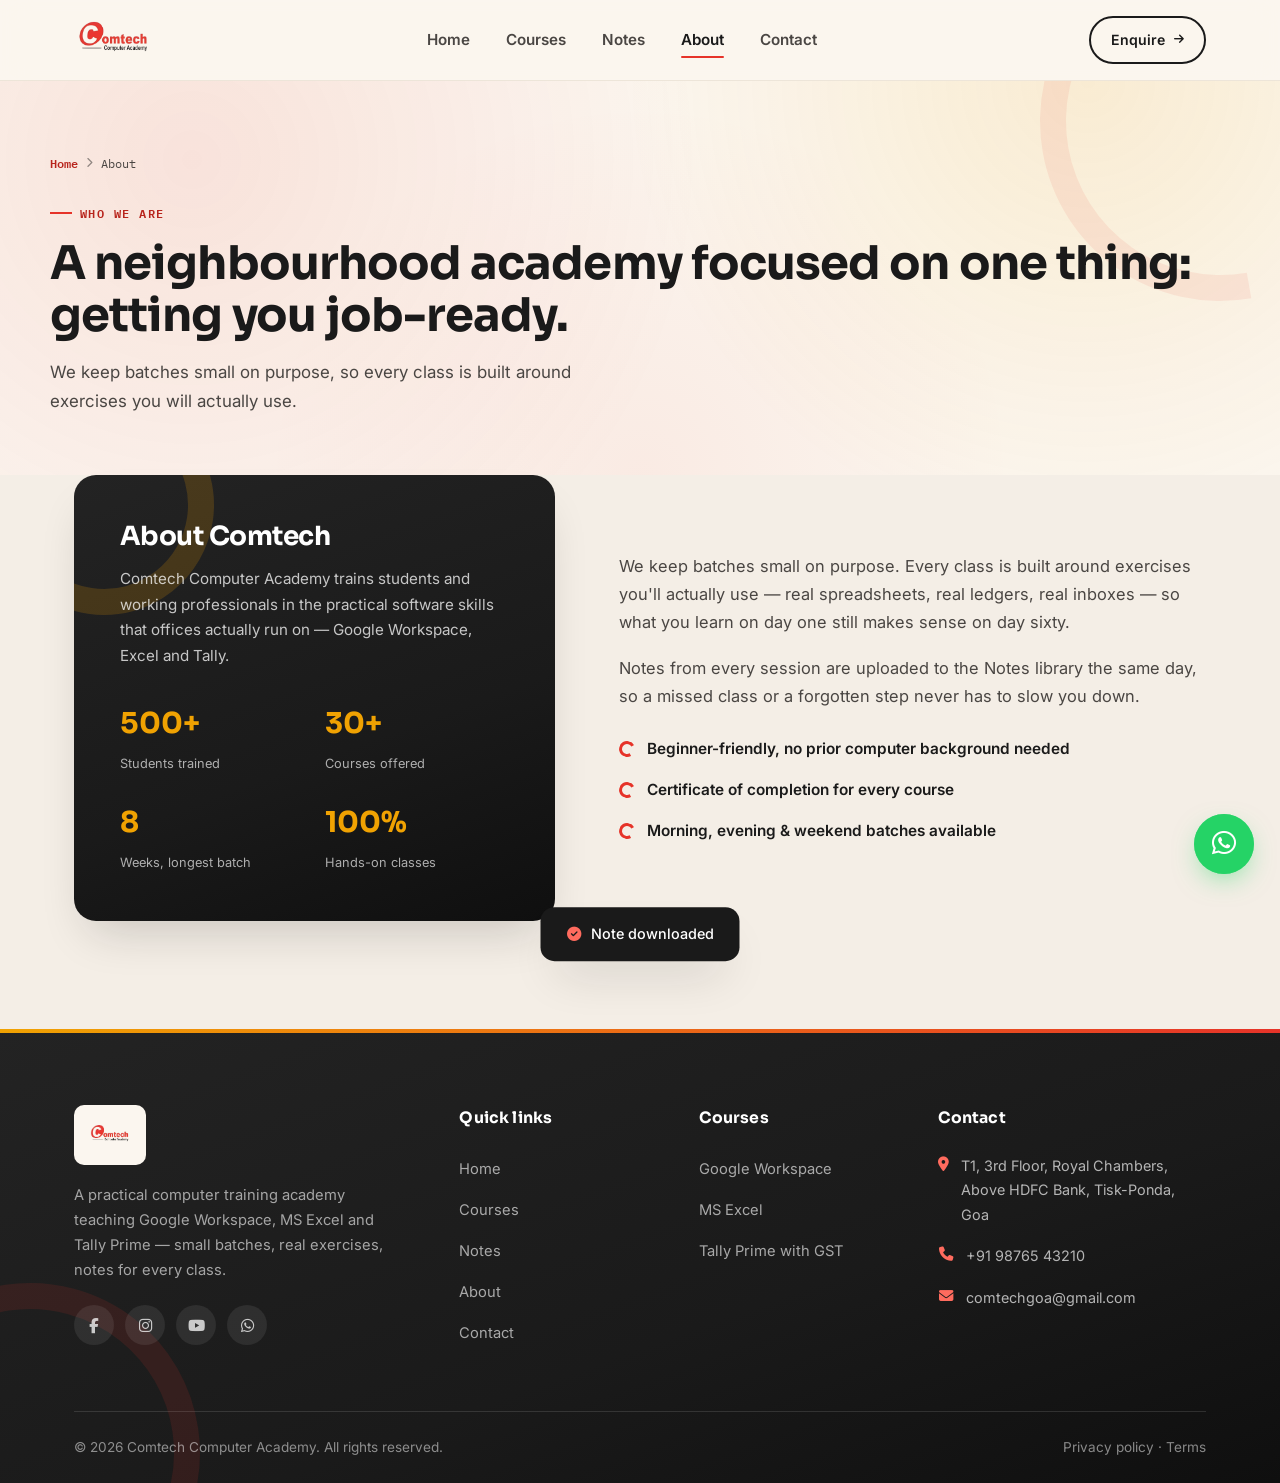
==== about.html @ 3045fcdc "Initial commit" ====
<!DOCTYPE html>
<html lang="en">
<head>
<meta charset="UTF-8">
<meta name="viewport" content="width=device-width, initial-scale=1.0">
<title>About Us — Comtech Computer Academy</title>
<meta name="description" content="Learn about Comtech Computer Academy, our teaching approach, and our instructors.">
<link rel="stylesheet" href="css/style.css">
<link rel="stylesheet" href="https://cdnjs.cloudflare.com/ajax/libs/font-awesome/6.5.1/css/all.min.css">
</head>
<body>
<script>document.documentElement.classList.add('js');</script>
<header>
  <div class="nav-wrap">
    <a href="index.html" class="brand">
      <img src="assets/logo.png" alt="Comtech Computer Academy logo">
    </a>
    <nav class="links" id="navLinks">
      <a href="index.html">Home</a>
      <a href="courses.html">Courses</a>
      <a href="notes.html">Notes</a>
      <a href="about.html">About</a>
      <a href="contact.html">Contact</a>
    </nav>
    <div class="nav-cta">
      <a href="contact.html" class="btn btn-outline" style="padding:10px 20px;font-size:0.88rem;">Enquire <i class="fa-solid fa-arrow-right" style="font-size:0.8em;"></i></a>
      <button class="hamburger" id="hamburger" aria-label="Toggle menu">
        <span></span><span></span><span></span>
      </button>
    </div>
  </div>
</header>

<section class="page-hero">
  <div class="ring"></div>
  <div class="page-hero-inner reveal">
    <div class="breadcrumb"><a href="index.html">Home</a> <i class="fa-solid fa-chevron-right"></i> About</div>
    <div class="section-tag">Who we are</div>
    <h1>A neighbourhood academy focused on one thing: getting you job-ready.</h1>
    <p>We keep batches small on purpose, so every class is built around exercises you will actually use.</p>
  </div>
</section>

<section class="about">
  <div class="container">
    <div class="about-grid">
      <div class="about-visual reveal">
        <div class="ring"></div>
        <h3>About Comtech</h3>
        <p>Comtech Computer Academy trains students and working professionals in the practical software skills that offices actually run on — Google Workspace, Excel and Tally.</p>
        <div class="about-stats">
          <div><strong>500+</strong><span>Students trained</span></div>
          <div><strong>30+</strong><span>Courses offered</span></div>
          <div><strong>8</strong><span>Weeks, longest batch</span></div>
          <div><strong>100%</strong><span>Hands-on classes</span></div>
        </div>
      </div>
      <div class="about-copy reveal">
        <p>We keep batches small on purpose. Every class is built around exercises you'll actually use — real spreadsheets, real ledgers, real inboxes — so what you learn on day one still makes sense on day sixty.</p>
        <p>Notes from every session are uploaded to the Notes library the same day, so a missed class or a forgotten step never has to slow you down.</p>
        <ul class="about-list">
          <li><div class="c-bullet"></div> Beginner-friendly, no prior computer background needed</li>
          <li><div class="c-bullet"></div> Certificate of completion for every course</li>
          <li><div class="c-bullet"></div> Morning, evening &amp; weekend batches available</li>
        </ul>
      </div>
    </div>
  </div>
</section>

<footer>
  <div class="ring"></div>
  <div class="container">
    <div class="footer-grid">
      <div class="footer-about">
        <div class="footer-brand">
          <div style="background:var(--cream);padding:8px 14px;border-radius:10px;display:inline-flex;">
            <img src="assets/logo.png" alt="Comtech Computer Academy logo" style="height:44px;width:auto;">
          </div>
        </div>
        <p style="font-size:0.92rem;line-height:1.7;color:rgba(255,255,255,0.6);max-width:320px;">A practical computer training academy teaching Google Workspace, MS Excel and Tally Prime — small batches, real exercises, notes for every class.</p>
        <div class="footer-social">
          <a href="#" aria-label="Facebook"><i class="fa-brands fa-facebook-f"></i></a>
          <a href="#" aria-label="Instagram"><i class="fa-brands fa-instagram"></i></a>
          <a href="#" aria-label="YouTube"><i class="fa-brands fa-youtube"></i></a>
          <a href="#" aria-label="WhatsApp"><i class="fa-brands fa-whatsapp"></i></a>
        </div>
      </div>

      <div>
        <h5>Quick links</h5>
        <ul class="footer-links">
          <li><a href="index.html">Home</a></li>
          <li><a href="courses.html">Courses</a></li>
          <li><a href="notes.html">Notes</a></li>
          <li><a href="about.html">About</a></li>
          <li><a href="contact.html">Contact</a></li>
        </ul>
      </div>

      <div>
        <h5>Courses</h5>
        <ul class="footer-links">
          <li><a href="courses.html">Google Workspace</a></li>
          <li><a href="courses.html">MS Excel</a></li>
          <li><a href="courses.html">Tally Prime with GST</a></li>
        </ul>
      </div>

      <div>
        <h5>Contact</h5>
        <ul class="footer-contact">
          <li><i class="fa-solid fa-location-dot"></i> T1, 3rd Floor, Royal Chambers, Above HDFC Bank, Tisk-Ponda, Goa</li>
          <li><i class="fa-solid fa-phone"></i> +91 98765 43210</li>
          <li><i class="fa-solid fa-envelope"></i> comtechgoa@gmail.com</li>
        </ul>
      </div>
    </div>

    <div class="footer-bottom">
      <span>&copy; <span id="year"></span> Comtech Computer Academy. All rights reserved.</span>
      <span><a href="#">Privacy policy</a> &middot; <a href="#">Terms</a></span>
    </div>
  </div>
</footer>

<div class="toast" id="toast"><i class="fa-solid fa-circle-check"></i><span>Note downloaded</span></div>
<a href="https://wa.me/919876543210?text=Hi%2C%20I%27d%20like%20to%20know%20more%20about%20your%20courses." class="whatsapp-float" target="_blank" rel="noopener" aria-label="Chat with us on WhatsApp">
  <i class="fa-brands fa-whatsapp"></i>
  <span class="wa-tip">Chat with us</span>
</a>

<script src="js/script.js"></script>
</body>
</html>
---- css/style.css ----
@import url('https://fonts.googleapis.com/css2?family=Sora:wght@400;600;700;800&family=Inter:wght@400;500;600;700&family=IBM+Plex+Mono:wght@500;600&display=swap');

:root{
  --red:#E63329;
  --red-dark:#B8241C;
  --red-light:#FF6B5E;
  --ink:#1A1A1A;
  --ink-soft:#4A4643;
  --cream:#FBF6EF;
  --paper:#FFFFFF;
  --amber:#F0A202;
  --amber-light:#FFC65C;
  --grey-bg:#F4EEE6;
  --line:#E7DDCF;
  --radius:14px;
  --radius-lg:22px;

  --gradient-primary: linear-gradient(135deg, var(--red) 0%, var(--red-dark) 100%);
  --gradient-warm: linear-gradient(135deg, var(--amber) 0%, var(--red) 100%);
  --gradient-ink: linear-gradient(160deg, #232323 0%, var(--ink) 60%, #0f0f0f 100%);
  --gradient-mesh: radial-gradient(circle at 15% 20%, rgba(230,51,41,0.10), transparent 45%),
                   radial-gradient(circle at 85% 0%, rgba(240,162,2,0.12), transparent 40%),
                   radial-gradient(circle at 50% 100%, rgba(230,51,41,0.06), transparent 50%);

  --shadow-sm: 0 2px 8px -2px rgba(26,26,26,0.08);
  --shadow-md: 0 12px 28px -10px rgba(26,26,26,0.14);
  --shadow-lg: 0 24px 48px -16px rgba(26,26,26,0.20);
  --shadow-glow: 0 16px 40px -12px rgba(230,51,41,0.35);
  --shadow-glow-amber: 0 16px 36px -14px rgba(240,162,2,0.4);

  --ease: cubic-bezier(0.22, 1, 0.36, 1);
  --shadow: var(--shadow-lg); /* legacy alias, kept for older rules below */
}

*{margin:0;padding:0;box-sizing:border-box;}
html{scroll-behavior:smooth;}
body{
  font-family:'Inter',sans-serif;
  font-size:16.5px;
  color:var(--ink);
  background:var(--cream);
  line-height:1.7;
  overflow-x:hidden;
  -webkit-font-smoothing:antialiased;
  text-rendering:optimizeLegibility;
}
h1,h2,h3,h4{font-family:'Sora',sans-serif;font-weight:700;letter-spacing:-0.02em;line-height:1.15;}
p{color:var(--ink-soft);}
a{text-decoration:none;color:inherit;}
ul{list-style:none;}
img{max-width:100%;display:block;}
.mono{font-family:'IBM Plex Mono',monospace;}
.container{max-width:1180px;margin:0 auto;padding:0 24px;}
::selection{background:var(--red);color:#fff;}

/* scroll-reveal (progressive enhancement — content is visible without JS) */
.reveal{transition:opacity .7s var(--ease), transform .7s var(--ease);}
.js .reveal{opacity:0;transform:translateY(28px);}
.js .reveal.in-view{opacity:1;transform:translateY(0);}
.why-grid .reveal:nth-child(2){transition-delay:.08s;}
.why-grid .reveal:nth-child(3){transition-delay:.16s;}
.why-grid .reveal:nth-child(4){transition-delay:.24s;}
.course-grid .reveal:nth-child(2){transition-delay:.1s;}
.course-grid .reveal:nth-child(3){transition-delay:.2s;}
.quicklook-grid .reveal:nth-child(2){transition-delay:.06s;}
.quicklook-grid .reveal:nth-child(3){transition-delay:.12s;}
.quicklook-grid .reveal:nth-child(4){transition-delay:.18s;}
.quicklook-grid .reveal:nth-child(5){transition-delay:.24s;}
.quicklook-grid .reveal:nth-child(6){transition-delay:.3s;}
.testimonial-grid .reveal:nth-child(2){transition-delay:.1s;}
.testimonial-grid .reveal:nth-child(3){transition-delay:.2s;}
.stats-grid .reveal:nth-child(2){transition-delay:.08s;}
.stats-grid .reveal:nth-child(3){transition-delay:.16s;}
.stats-grid .reveal:nth-child(4){transition-delay:.24s;}
.faq-list .reveal:nth-child(2){transition-delay:.05s;}
.faq-list .reveal:nth-child(3){transition-delay:.1s;}
.faq-list .reveal:nth-child(4){transition-delay:.15s;}
.faq-list .reveal:nth-child(5){transition-delay:.2s;}
@media (prefers-reduced-motion: reduce){
  .js .reveal, .js .reveal.in-view{opacity:1;transform:none;transition:none;}
}
.section-tag{
  display:inline-flex;align-items:center;gap:8px;
  font-family:'IBM Plex Mono',monospace;
  font-size:0.78rem;font-weight:600;letter-spacing:0.12em;
  color:var(--red-dark);text-transform:uppercase;
  margin-bottom:14px;
}
.section-tag::before{content:"";width:22px;height:2px;background:var(--red);display:inline-block;}
.btn{
  position:relative;
  display:inline-flex;align-items:center;justify-content:center;gap:9px;
  padding:15px 30px;border-radius:999px;font-weight:600;font-size:0.95rem;
  cursor:pointer;border:2px solid transparent;
  transition:transform .3s var(--ease), box-shadow .3s var(--ease), background .3s var(--ease), color .3s var(--ease), border-color .3s var(--ease);
  font-family:'Inter',sans-serif;
  isolation:isolate;
}
.btn i, .btn svg{transition:transform .3s var(--ease);}
.btn:hover i, .btn:hover svg{transform:translateX(3px);}
.btn-primary{
  background:var(--gradient-primary);
  background-size:160% 160%;
  background-position:0% 0%;
  color:#fff;
  box-shadow:var(--shadow-glow);
}
.btn-primary:hover{background-position:100% 100%;transform:translateY(-3px);box-shadow:0 20px 44px -12px rgba(230,51,41,0.48);}
.btn-primary:active{transform:translateY(-1px);}
.btn-outline{
  border-color:var(--ink);color:var(--ink);background:transparent;
}
.btn-outline:hover{border-color:var(--red);color:var(--red-dark);transform:translateY(-3px);box-shadow:var(--shadow-md);background:rgba(230,51,41,0.04);}
.btn-ghost{background:rgba(255,255,255,0.12);color:#fff;border-color:rgba(255,255,255,0.35);}
.btn-ghost:hover{background:rgba(255,255,255,0.2);border-color:#fff;transform:translateY(-3px);}

/* ---------- Ring motif (echo of the C logo) ---------- */
.ring{
  position:absolute;border-radius:50%;
  border:26px solid var(--red);
  border-right-color:transparent;
  opacity:0.08;
}

/* ---------- NAVBAR ---------- */
header{
  position:sticky;top:0;z-index:100;
  background:rgba(251,246,239,0.85);
  backdrop-filter:blur(14px) saturate(160%);
  -webkit-backdrop-filter:blur(14px) saturate(160%);
  border-bottom:1px solid rgba(231,221,207,0.7);
  transition:box-shadow .3s var(--ease), background .3s var(--ease);
}
header.scrolled{
  background:rgba(251,246,239,0.96);
  box-shadow:0 8px 24px -14px rgba(26,26,26,0.18);
}
.nav-wrap{
  display:flex;align-items:center;justify-content:space-between;
  padding:0px 24px;max-width:1180px;margin:0 auto;
}
.brand{display:flex;align-items:center;gap:10px;transition:opacity .2s ease;}
.brand:hover{opacity:0.85;}
.brand img{height:80px;width:auto;}
nav.links{display:flex;align-items:center;gap:8px;}
nav.links a{
  font-weight:600;font-size:0.95rem;color:var(--ink-soft);
  position:relative;padding:9px 14px;border-radius:999px;
  transition:color .2s ease, background .2s ease;
}
nav.links a::after{
  content:"";position:absolute;left:14px;right:14px;bottom:4px;height:2px;width:0;
  background:var(--red);transition:width .25s var(--ease);border-radius:2px;
}
nav.links a:hover{color:var(--ink);background:rgba(230,51,41,0.06);}
nav.links a:hover::after{width:calc(100% - 28px);}
nav.links a.active{color:var(--ink);}
nav.links a.active::after{width:calc(100% - 28px);}
.nav-cta{display:flex;align-items:center;gap:16px;}
.hamburger{display:none;flex-direction:column;gap:5px;cursor:pointer;background:none;border:none;padding:8px;border-radius:8px;transition:background .2s ease;}
.hamburger:hover{background:rgba(230,51,41,0.08);}
.hamburger span{width:24px;height:2.5px;background:var(--ink);border-radius:2px;transition:all .3s var(--ease);}

/* ---------- PAGE HERO (used at the top of every inner page) ---------- */
.page-hero{
  position:relative;overflow:hidden;padding:72px 24px 60px;background:var(--gradient-mesh);
}
.page-hero .ring{width:360px;height:360px;top:-140px;right:-120px;transform:rotate(35deg);}
.page-hero-inner{max-width:1180px;margin:0 auto;position:relative;z-index:2;}
.page-hero h1{font-size:clamp(2.1rem,4.2vw,2.9rem);line-height:1.12;margin-bottom:16px;letter-spacing:-0.02em;}
.page-hero p{color:var(--ink-soft);font-size:1.06rem;max-width:560px;}
.breadcrumb{
  font-family:'IBM Plex Mono',monospace;font-size:0.78rem;color:var(--ink-soft);
  margin-bottom:20px;display:flex;gap:8px;align-items:center;
}
.breadcrumb a{color:var(--red-dark);font-weight:600;}
.breadcrumb i{font-size:0.65rem;color:var(--ink-soft);opacity:0.6;}

/* ---------- HOME HERO ---------- */
.hero{position:relative;padding:100px 24px 110px;overflow:hidden;background:var(--gradient-mesh);}
.hero .ring{width:520px;height:520px;top:-160px;right:-160px;transform:rotate(35deg);}
.hero .ring.two{width:260px;height:260px;left:-100px;bottom:-100px;top:auto;right:auto;transform:rotate(200deg);opacity:0.06;}
.hero-eyebrow{
  display:inline-flex;align-items:center;gap:9px;
  background:var(--paper);border:1px solid var(--line);
  padding:9px 18px;border-radius:999px;box-shadow:var(--shadow-sm);
  font-family:'IBM Plex Mono',monospace;font-size:0.8rem;font-weight:600;
  color:var(--red-dark);margin-bottom:22px;
}
.hero-eyebrow i{color:var(--red);}
.hero-inner{
  max-width:1180px;margin:0 auto;position:relative;z-index:2;
  display:grid;grid-template-columns:1.1fr 0.9fr;gap:56px;align-items:center;
}
.hero h1{font-size:clamp(2.3rem,4.6vw,3.6rem);line-height:1.08;margin-bottom:22px;letter-spacing:-0.03em;}
.hero h1 em{
  font-style:normal;
  background:var(--gradient-primary);
  -webkit-background-clip:text;background-clip:text;-webkit-text-fill-color:transparent;
}
.hero p.lead{font-size:1.15rem;color:var(--ink-soft);max-width:520px;margin-bottom:34px;}
.hero-actions{display:flex;gap:16px;flex-wrap:wrap;margin-bottom:40px;}
.hero-stats{display:flex;gap:36px;flex-wrap:wrap;}
.hero-stats div{border-left:3px solid var(--red);padding-left:16px;}
.hero-stats strong{display:block;font-family:'Sora',sans-serif;font-size:1.6rem;font-weight:800;}
.hero-stats span{font-size:0.85rem;color:var(--ink-soft);}

.hero-card{
  background:var(--paper);border-radius:var(--radius-lg);padding:34px;box-shadow:var(--shadow-lg);
  position:relative;border:1px solid var(--line);
  transform:rotate(-1.2deg);
  transition:transform .45s var(--ease), box-shadow .45s var(--ease);
}
.hero-card:hover{transform:rotate(0deg) translateY(-4px);box-shadow:var(--shadow-glow);}
.hero-card::before{
  content:"";position:absolute;inset:-1px;border-radius:inherit;padding:1px;
  background:linear-gradient(135deg, rgba(230,51,41,0.35), transparent 40%, rgba(240,162,2,0.25));
  -webkit-mask:linear-gradient(#fff 0 0) content-box, linear-gradient(#fff 0 0);
  -webkit-mask-composite:xor;mask-composite:exclude;
  pointer-events:none;
}
/* ---------- HERO CAROUSEL ---------- */
.hero-carousel{position:relative;}
.hero-slides{position:relative;min-height:1px;}
.hero-slide{display:none;animation:heroFadeIn .6s var(--ease);}
.hero-slide.active{display:block;}
@keyframes heroFadeIn{from{opacity:0;transform:translateY(10px);}to{opacity:1;transform:translateY(0);}}
.hero-carousel-nav{display:flex;align-items:center;gap:18px;margin-bottom:44px;}
.hero-arrow{
  width:42px;height:42px;border-radius:50%;flex-shrink:0;
  display:flex;align-items:center;justify-content:center;
  background:var(--paper);border:1px solid var(--line);color:var(--ink);
  cursor:pointer;transition:all .25s var(--ease);font-size:0.85rem;
}
.hero-arrow:hover{background:var(--gradient-primary);color:#fff;border-color:transparent;transform:translateY(-2px);box-shadow:var(--shadow-glow);}
.hero-dots{display:flex;gap:9px;}
.hero-dot{
  width:10px;height:10px;border-radius:50%;border:none;padding:0;cursor:pointer;
  background:var(--line);transition:all .3s var(--ease);
}
.hero-dot.active{width:28px;border-radius:6px;background:var(--gradient-primary);}
.hero-dot:hover{background:var(--red-light);}

.hero-card .badge-code{
  display:inline-block;font-family:'IBM Plex Mono',monospace;font-size:0.75rem;
  background:var(--grey-bg);color:var(--red-dark);padding:5px 12px;border-radius:6px;
  margin-bottom:16px;font-weight:600;letter-spacing:0.04em;
}
.hero-card h3{font-size:1.3rem;margin-bottom:9px;}
.hero-card p{color:var(--ink-soft);font-size:0.95rem;margin-bottom:20px;}
.mini-module{display:flex;align-items:center;gap:12px;padding:11px 0;border-top:1px solid var(--line);}
.mini-module:first-of-type{border-top:none;}
.c-bullet{width:16px;height:16px;border-radius:50%;border:3px solid var(--red);border-right-color:transparent;flex-shrink:0;transform:rotate(15deg);}
.mini-module span{font-size:0.92rem;color:var(--ink-soft);}
.hero-badge-float{
  position:absolute;top:-18px;right:26px;background:var(--gradient-warm);color:#fff;
  padding:8px 16px;border-radius:999px;font-size:0.78rem;font-weight:700;
  box-shadow:var(--shadow-glow-amber);display:flex;align-items:center;gap:6px;
  font-family:'IBM Plex Mono',monospace;
}

/* ---------- SECTIONS GENERIC ---------- */
section{padding:108px 0;}
.page-hero + section, header + section{padding-top:0;}
.section-head{max-width:640px;margin-bottom:60px;}
.section-head h2{font-size:clamp(1.9rem,3.2vw,2.5rem);margin-bottom:18px;}
.section-head p{color:var(--ink-soft);font-size:1.08rem;}

/* ---------- WHY US ---------- */
.why-grid{display:grid;grid-template-columns:repeat(4,1fr);gap:26px;}
.why-card{
  background:var(--paper);border:1px solid var(--line);border-radius:var(--radius);
  padding:32px 26px;position:relative;overflow:hidden;
  transition:transform .35s var(--ease), box-shadow .35s var(--ease), border-color .35s var(--ease);
}
.why-card:hover{transform:translateY(-8px);box-shadow:var(--shadow-lg);border-color:transparent;}
.why-card::before{
  content:"";position:absolute;top:-30px;right:-30px;width:80px;height:80px;border-radius:50%;
  border:14px solid var(--amber);border-right-color:transparent;opacity:0.3;transform:rotate(60deg);
  transition:transform .5s var(--ease), opacity .5s var(--ease);
}
.why-card:hover::before{transform:rotate(120deg) scale(1.15);opacity:0.5;}
.why-card::after{
  content:"";position:absolute;left:0;top:0;right:0;height:3px;
  background:var(--gradient-primary);transform:scaleX(0);transform-origin:left;
  transition:transform .35s var(--ease);
}
.why-card:hover::after{transform:scaleX(1);}
.why-icon{
  width:52px;height:52px;border-radius:14px;display:flex;align-items:center;justify-content:center;
  background:var(--grey-bg);color:var(--red);font-size:1.25rem;margin-bottom:18px;
  transition:background .35s var(--ease), color .35s var(--ease), transform .35s var(--ease);
}
.why-card:hover .why-icon{background:var(--gradient-primary);color:#fff;transform:scale(1.08) rotate(-4deg);}
.why-card h4{font-size:1.08rem;margin-bottom:10px;}
.why-card p{font-size:0.92rem;color:var(--ink-soft);}

/* ---------- COURSES ---------- */
.courses-section{
    padding:100px 0;
    background:var(--cream);
}

.section-header{
    text-align:center;
    max-width:700px;
    margin:auto;
    margin-bottom:44px;
}

.course-search{
    display:flex;
    justify-content:center;
    margin-bottom:56px;
}

.course-search-wrap{
    position:relative;
    width:100%;
    max-width:460px;
}

.course-search-wrap i{
    position:absolute;left:22px;top:50%;transform:translateY(-50%);
    color:var(--ink-soft);font-size:0.95rem;
}

.course-search input{
    width:100%;
    padding:16px 22px 16px 48px;
    border:1.5px solid var(--line);
    border-radius:999px;
    font-size:15px;
    font-family:'Inter',sans-serif;
    background:var(--paper);
    box-shadow:var(--shadow-sm);
    transition:border-color .25s ease, box-shadow .25s ease;
}

.course-search input:focus{
    outline:none;
    border-color:var(--red);
    box-shadow:0 0 0 4px rgba(230,51,41,0.1);
}

.courses-grid{
    display:grid;
    grid-template-columns:repeat(auto-fit,minmax(320px,1fr));
    gap:28px;
    align-items:start;
}

.courses-empty{
    display:none;
    text-align:center;
    padding:60px 20px;
    color:var(--ink-soft);
    font-family:'IBM Plex Mono',monospace;
    font-size:0.95rem;
    grid-column:1/-1;
}

.category-card{
    background:var(--paper);
    border-radius:var(--radius-lg);
    border:1px solid var(--line);
    transition:transform .35s var(--ease), box-shadow .35s var(--ease), border-color .35s var(--ease);
    overflow:hidden;
    position:relative;
}

.category-card::before{
    content:"";position:absolute;left:0;top:0;right:0;height:3px;
    background:var(--gradient-primary);transform:scaleX(0);transform-origin:left;
    transition:transform .35s var(--ease);
}

.category-card:hover{
    transform:translateY(-6px);
    box-shadow:var(--shadow-lg);
    border-color:transparent;
}
.category-card:hover::before{transform:scaleX(1);}

.cat-head{
    display:block;
    width:100%;
    text-align:left;
    background:none;
    border:none;
    cursor:pointer;
    padding:30px 30px 26px;
    font-family:'Inter',sans-serif;
    color:var(--ink);
}

.cat-top{
    display:flex;
    justify-content:space-between;
    align-items:flex-start;
    margin-bottom:20px;
}

.cat-icon{
    width:56px;height:56px;border-radius:16px;
    display:flex;align-items:center;justify-content:center;
    background:var(--grey-bg);color:var(--red);
    font-size:1.4rem;flex-shrink:0;
    transition:background .35s var(--ease), color .35s var(--ease), transform .35s var(--ease);
}
.category-card:hover .cat-icon{background:var(--gradient-primary);color:#fff;transform:scale(1.06) rotate(-4deg);}

.cat-count{
    background:var(--grey-bg);
    color:var(--red-dark);
    padding:7px 15px;
    border-radius:50px;
    font-size:12.5px;
    font-weight:700;
    font-family:'IBM Plex Mono',monospace;
    letter-spacing:0.02em;
    white-space:nowrap;
}

.category-card h3{
    margin:0 0 10px;
    font-size:1.2rem;
}

.cat-desc{
    font-size:0.92rem;
    color:var(--ink-soft);
    margin-bottom:20px;
    line-height:1.6;
}

.view-btn{
    display:inline-flex;align-items:center;gap:8px;
    font-weight:600;font-size:0.88rem;color:var(--red-dark);
    border: none;
    margin: 20px;
}
.view-btn i{transition:transform .3s var(--ease);font-size:0.78rem;}
.category-card.open .cat-cta i{transform:rotate(180deg);}

.cat-panel{
    max-height:0;
    overflow:hidden;
    transition:max-height .4s var(--ease);
}
.category-card.open .cat-panel{max-height:600px;}

.cat-panel-inner{
    padding:4px 30px 28px;
    border-top:1px solid var(--line);
    margin:0 30px;
}

.cat-panel ul{
    list-style:none;
    padding:14px 0 0;
    margin:0;
    display:grid;
    grid-template-columns:1fr 1fr;
    gap:2px 18px;
}

.cat-panel li{
    padding:9px 0;
    color:var(--ink-soft);
    font-size:0.92rem;
    display:flex;
    align-items:center;
    gap:10px;
}

.cat-panel li i{
    color:var(--red);
    font-size:0.75rem;
    flex-shrink:0;
}

.cat-panel-link{
    display:inline-flex;align-items:center;gap:8px;
    margin-top:14px;font-weight:600;font-size:0.88rem;color:var(--red-dark);
    transition:gap .25s ease;
}
.cat-panel-link:hover{gap:12px;}



/* ---------- HOME QUICK LOOK ---------- */
.quicklook-grid{
  display:grid;grid-template-columns:repeat(3,1fr);gap:24px;
}
.quicklook-card{
  background:var(--paper);border:1px solid var(--line);border-radius:var(--radius);
  padding:28px 26px;display:flex;align-items:center;gap:18px;
  transition:transform .3s var(--ease), box-shadow .3s var(--ease), border-color .3s var(--ease);
}
.quicklook-card:hover{transform:translateY(-6px);box-shadow:var(--shadow-md);border-color:transparent;}
.quicklook-icon{
  width:52px;height:52px;border-radius:14px;flex-shrink:0;
  display:flex;align-items:center;justify-content:center;
  background:var(--grey-bg);color:var(--red);font-size:1.25rem;
  transition:background .3s var(--ease), color .3s var(--ease), transform .3s var(--ease);
}
.quicklook-card:hover .quicklook-icon{background:var(--gradient-primary);color:#fff;transform:scale(1.06) rotate(-4deg);}
.quicklook-body h4{font-size:1.02rem;margin-bottom:5px;display:flex;align-items:center;gap:9px;flex-wrap:wrap;}
.quicklook-count{
  font-family:'IBM Plex Mono',monospace;font-size:0.72rem;font-weight:700;
  color:var(--red-dark);background:var(--grey-bg);padding:3px 10px;border-radius:50px;
}
.quicklook-body p{font-size:0.86rem;color:var(--ink-soft);}
.quicklook-more{
  text-align:center;margin-top:44px;
}

/* ---------- NOTES ---------- */
.notes-toolbar{display:flex;gap:12px;flex-wrap:wrap;margin-bottom:36px;}
.filter-chip{
  font-family:'IBM Plex Mono',monospace;font-size:0.82rem;font-weight:600;
  padding:10px 20px;border-radius:999px;border:1.5px solid var(--line);cursor:pointer;
  background:var(--paper);color:var(--ink-soft);transition:all .25s var(--ease);
}
.filter-chip.active, .filter-chip:hover{border-color:var(--red);color:#fff;background:var(--gradient-primary);box-shadow:var(--shadow-glow);}
.notes-list{display:flex;flex-direction:column;gap:14px;}
.note-row{
  display:flex;align-items:center;justify-content:space-between;gap:20px;
  background:var(--paper);border:1px solid var(--line);border-radius:16px;
  padding:20px 24px;flex-wrap:wrap;
  transition:transform .3s var(--ease), box-shadow .3s var(--ease), border-color .3s var(--ease);
}
.note-row:hover{transform:translateX(4px);box-shadow:var(--shadow-md);border-color:rgba(230,51,41,0.25);}
.note-left{display:flex;align-items:center;gap:16px;}
.note-icon{
  width:48px;height:48px;border-radius:13px;background:var(--grey-bg);
  display:flex;align-items:center;justify-content:center;flex-shrink:0;color:var(--red);font-weight:700;
  font-family:'IBM Plex Mono',monospace;font-size:0.8rem;
}
.note-title{font-weight:600;font-size:0.99rem;margin-bottom:3px;}
.note-sub{font-size:0.82rem;color:var(--ink-soft);font-family:'IBM Plex Mono',monospace;}
.note-row .btn{padding:11px 22px;font-size:0.85rem;}

/* ---------- ABOUT ---------- */
.about{background:var(--grey-bg);}
.about-grid{display:grid;grid-template-columns:0.9fr 1.1fr;gap:64px;align-items:center;}
.about-visual{
  position:relative;background:var(--gradient-ink);border-radius:var(--radius-lg);padding:46px;color:#fff;overflow:hidden;
  box-shadow:var(--shadow-lg);
}
.about-visual .ring{border-color:var(--amber);top:-80px;left:-80px;width:220px;height:220px;transform:rotate(120deg);opacity:0.18;}
.about-visual h3{font-size:1.65rem;margin-bottom:14px;position:relative;z-index:2;}
.about-visual p{color:rgba(255,255,255,0.75);font-size:0.95rem;position:relative;z-index:2;}
.about-stats{display:grid;grid-template-columns:1fr 1fr;gap:22px;margin-top:30px;position:relative;z-index:2;}
.about-stats div strong{font-family:'Sora',sans-serif;font-size:1.8rem;display:block;color:var(--amber);}
.about-stats div span{font-size:0.8rem;color:rgba(255,255,255,0.65);}
.about-copy p{color:var(--ink-soft);margin-bottom:18px;font-size:1.03rem;}
.about-list{margin-top:26px;display:flex;flex-direction:column;gap:15px;}
.about-list li{display:flex;gap:12px;align-items:center;font-weight:600;font-size:0.96rem;}
.team-grid{display:grid;grid-template-columns:repeat(3,1fr);gap:26px;margin-top:22px;}
.team-card{
  background:var(--paper);border:1px solid var(--line);border-radius:18px;padding:28px;text-align:center;
  transition:transform .3s var(--ease), box-shadow .3s var(--ease);
}
.team-card:hover{transform:translateY(-6px);box-shadow:var(--shadow-md);}
.team-avatar{
  width:76px;height:76px;border-radius:50%;margin:0 auto 16px;
  background:var(--grey-bg);display:flex;align-items:center;justify-content:center;
  font-family:'Sora',sans-serif;font-weight:800;color:var(--red);font-size:1.35rem;
  border:3px solid var(--red);border-right-color:transparent;
}
.team-card h4{font-size:1.02rem;margin-bottom:4px;}
.team-card span{font-size:0.83rem;color:var(--ink-soft);}

/* ---------- CONTACT ---------- */
.contact-grid{display:grid;grid-template-columns:1fr 1fr;gap:52px;}
.contact-info-card{
  background:var(--gradient-primary);color:#fff;border-radius:var(--radius-lg);padding:42px;position:relative;overflow:hidden;
  box-shadow:var(--shadow-glow);
}
.contact-info-card .ring{border-color:#fff;opacity:0.15;top:-100px;right:-100px;width:260px;height:260px;}
.contact-info-card h3{font-size:1.55rem;margin-bottom:10px;position:relative;z-index:2;}
.contact-info-card p{color:rgba(255,255,255,0.85);margin-bottom:30px;position:relative;z-index:2;}
.info-row{display:flex;gap:15px;align-items:flex-start;margin-bottom:22px;position:relative;z-index:2;}
.info-row .ico{
  width:40px;height:40px;border-radius:11px;background:rgba(255,255,255,0.16);
  display:flex;align-items:center;justify-content:center;flex-shrink:0;font-size:1rem;
  transition:background .25s ease, transform .25s ease;
}
.info-row:hover .ico{background:rgba(255,255,255,0.28);transform:scale(1.06);}
.info-row strong{display:block;font-size:0.92rem;}
.info-row span{font-size:0.88rem;color:rgba(255,255,255,0.8);}

form.enquire{background:var(--paper);border:1px solid var(--line);border-radius:var(--radius-lg);padding:38px;box-shadow:var(--shadow-sm);}
.form-row{display:flex;flex-direction:column;gap:8px;margin-bottom:20px;}
.form-row label{font-size:0.85rem;font-weight:600;color:var(--ink-soft);}
.form-row input, .form-row select, .form-row textarea{
  padding:14px 16px;border-radius:11px;border:1.5px solid var(--line);
  font-family:'Inter',sans-serif;font-size:0.95rem;background:var(--cream);
  transition:border-color .2s ease, box-shadow .2s ease, background .2s ease;
}
.form-row input:focus, .form-row select:focus, .form-row textarea:focus{
  outline:none;border-color:var(--red);background:#fff;box-shadow:0 0 0 4px rgba(230,51,41,0.1);
}
.form-two{display:grid;grid-template-columns:1fr 1fr;gap:16px;}
form.enquire .btn{width:100%;margin-top:6px;}
.form-note{font-size:0.8rem;color:var(--ink-soft);margin-top:14px;text-align:center;}
.map-embed{
  margin-top:28px;border-radius:16px;overflow:hidden;border:1px solid var(--line);
  height:260px;background:var(--grey-bg);display:flex;align-items:center;justify-content:center;
  color:var(--ink-soft);font-size:0.9rem;font-family:'IBM Plex Mono',monospace;gap:8px;
}

/* ---------- FOOTER ---------- */
footer{background:var(--gradient-ink);color:rgba(255,255,255,0.75);padding-top:76px;position:relative;overflow:hidden;}
footer::before{content:"";position:absolute;top:0;left:0;right:0;height:4px;background:var(--gradient-warm);}
footer .ring{border-color:var(--red);opacity:0.12;width:340px;height:340px;bottom:-140px;left:-140px;transform:rotate(-30deg);}
.footer-grid{
  display:grid;grid-template-columns:1.4fr 0.8fr 0.8fr 1.1fr;gap:44px;
  position:relative;z-index:2;padding-bottom:52px;
}
.footer-brand{display:flex;align-items:center;gap:10px;margin-bottom:18px;}
.footer-social{display:flex;gap:11px;margin-top:22px;}
.footer-social a{
  width:40px;height:40px;border-radius:50%;background:rgba(255,255,255,0.08);
  display:flex;align-items:center;justify-content:center;font-size:0.95rem;
  transition:background .25s var(--ease), transform .25s var(--ease);
}
.footer-social a:hover{background:var(--gradient-primary);transform:translateY(-3px);}
footer h5{color:#fff;font-family:'Sora',sans-serif;font-size:0.98rem;margin-bottom:22px;letter-spacing:0.01em;}
.footer-links li{margin-bottom:13px;}
.footer-links a{font-size:0.92rem;color:rgba(255,255,255,0.62);transition:color .2s ease, padding-left .2s ease;}
.footer-links a:hover{color:var(--red-light);padding-left:4px;}
.footer-contact li{display:flex;gap:12px;margin-bottom:17px;font-size:0.9rem;color:rgba(255,255,255,0.68);align-items:flex-start;}
.footer-contact li i{color:var(--red-light);margin-top:3px;width:16px;text-align:center;}
.footer-bottom{
  border-top:1px solid rgba(255,255,255,0.12);padding:24px 0;
  display:flex;justify-content:space-between;align-items:center;flex-wrap:wrap;gap:10px;
  font-size:0.85rem;color:rgba(255,255,255,0.5);position:relative;z-index:2;
}
.footer-bottom a{color:rgba(255,255,255,0.5);transition:color .2s ease;}
.footer-bottom a:hover{color:var(--red-light);}

/* ---------- WHATSAPP FLOATING BUTTON ---------- */
.whatsapp-float{
  position:fixed;right:26px;bottom:26px;z-index:998;
  width:60px;height:60px;border-radius:50%;
  background:#25D366;color:#fff;
  display:flex;align-items:center;justify-content:center;
  font-size:1.7rem;box-shadow:0 10px 28px -8px rgba(37,211,102,0.6);
  transition:transform .3s var(--ease), box-shadow .3s var(--ease);
}
.whatsapp-float::before{
  content:"";position:absolute;inset:0;border-radius:50%;
  background:#25D366;opacity:0.55;
  animation:waPulse 2.2s ease-out infinite;
  z-index:-1;
}
.whatsapp-float:hover{transform:translateY(-4px) scale(1.05);box-shadow:0 14px 34px -8px rgba(37,211,102,0.75);}
.whatsapp-float .wa-tip{
  position:absolute;right:72px;top:50%;transform:translateY(-50%) translateX(6px);
  background:var(--ink);color:#fff;padding:8px 14px;border-radius:8px;
  font-size:0.82rem;font-weight:600;white-space:nowrap;font-family:'Inter',sans-serif;
  opacity:0;pointer-events:none;transition:opacity .25s var(--ease), transform .25s var(--ease);
}
.whatsapp-float:hover .wa-tip{opacity:1;transform:translateY(-50%) translateX(0);}
@keyframes waPulse{
  0%{transform:scale(1);opacity:0.5;}
  70%{transform:scale(1.55);opacity:0;}
  100%{transform:scale(1.55);opacity:0;}
}
@media (max-width:600px){
  .whatsapp-float{width:52px;height:52px;font-size:1.45rem;right:16px;bottom:16px;}
  .whatsapp-float .wa-tip{display:none;}
}

/* ---------- TOAST ---------- */
.toast{
  position:fixed;bottom:26px;left:50%;transform:translateX(-50%) translateY(160%);
  background:var(--ink);color:#fff;padding:15px 26px;border-radius:14px;
  font-size:0.9rem;font-weight:500;z-index:999;box-shadow:var(--shadow-lg);
  transition:transform .4s var(--ease);display:flex;align-items:center;gap:10px;
}
.toast.show{transform:translateX(-50%) translateY(0);}
.toast i{color:var(--red-light);}

/* ---------- STATS BANNER ---------- */
.stats-banner{
  background:var(--gradient-ink);position:relative;overflow:hidden;padding:64px 0;
}
.stats-banner .ring{border-color:var(--amber);opacity:0.1;}
.stats-banner .ring.r1{width:300px;height:300px;top:-120px;left:-80px;transform:rotate(40deg);}
.stats-banner .ring.r2{width:220px;height:220px;bottom:-100px;right:-60px;transform:rotate(-30deg);border-color:var(--red);}
.stats-grid{
  position:relative;z-index:2;display:grid;grid-template-columns:repeat(4,1fr);
  gap:24px;text-align:center;
}
.stat-item strong{
  display:block;font-family:'Sora',sans-serif;font-weight:800;color:#fff;
  font-size:clamp(2rem,4vw,2.6rem);letter-spacing:-0.02em;
}
.stat-item strong .stat-suffix{color:var(--amber);}
.stat-item span{font-size:0.85rem;color:rgba(255,255,255,0.6);font-family:'IBM Plex Mono',monospace;letter-spacing:0.02em;}
.stat-item{border-right:1px solid rgba(255,255,255,0.1);}
.stat-item:last-child{border-right:none;}

/* ---------- TESTIMONIALS ---------- */
.testimonial-grid{display:grid;grid-template-columns:repeat(3,1fr);gap:26px;}
.testimonial-card{
  background:var(--paper);border:1px solid var(--line);border-radius:20px;
  padding:32px;position:relative;transition:transform .35s var(--ease), box-shadow .35s var(--ease);
}
.testimonial-card:hover{transform:translateY(-6px);box-shadow:var(--shadow-lg);}
.testimonial-quote-icon{
  width:44px;height:44px;border-radius:12px;background:var(--grey-bg);color:var(--red);
  display:flex;align-items:center;justify-content:center;font-size:1.1rem;margin-bottom:20px;
}
.testimonial-stars{color:var(--amber);font-size:0.85rem;margin-bottom:14px;display:flex;gap:3px;}
.testimonial-text{font-size:0.96rem;color:var(--ink-soft);margin-bottom:24px;line-height:1.75;}
.testimonial-person{display:flex;align-items:center;gap:12px;}
.testimonial-avatar{
  width:46px;height:46px;border-radius:50%;background:var(--gradient-primary);color:#fff;
  display:flex;align-items:center;justify-content:center;font-family:'Sora',sans-serif;
  font-weight:700;font-size:0.95rem;flex-shrink:0;
}
.testimonial-person strong{display:block;font-size:0.92rem;}
.testimonial-person span{font-size:0.8rem;color:var(--ink-soft);}

/* ---------- FAQ ---------- */
.faq-list{max-width:800px;margin:0 auto;display:flex;flex-direction:column;gap:14px;}
.faq-item{
  background:var(--paper);border:1px solid var(--line);border-radius:14px;overflow:hidden;
  transition:border-color .25s ease, box-shadow .25s ease;
}
.faq-item.open{border-color:rgba(230,51,41,0.3);box-shadow:var(--shadow-sm);}
.faq-question{
  display:flex;align-items:center;justify-content:space-between;gap:16px;
  padding:22px 26px;cursor:pointer;font-weight:600;font-size:0.98rem;
  background:none;border:none;width:100%;text-align:left;color:var(--ink);
  font-family:'Inter',sans-serif;
}
.faq-question .faq-icon{
  flex-shrink:0;width:32px;height:32px;border-radius:50%;background:var(--grey-bg);color:var(--red);
  display:flex;align-items:center;justify-content:center;transition:transform .3s var(--ease), background .3s var(--ease), color .3s var(--ease);
}
.faq-item.open .faq-question .faq-icon{background:var(--gradient-primary);color:#fff;transform:rotate(135deg);}
.faq-answer{max-height:0;overflow:hidden;transition:max-height .35s var(--ease);}
.faq-answer p{padding:0 26px 22px;font-size:0.93rem;color:var(--ink-soft);line-height:1.75;}

/* ---------- CTA BANNER ---------- */
.cta-banner{
  position:relative;overflow:hidden;background:var(--gradient-primary);
  border-radius:var(--radius-lg);padding:64px 48px;text-align:center;
  box-shadow:var(--shadow-glow);
}
.cta-banner .ring{border-color:#fff;opacity:0.15;}
.cta-banner .ring.r1{width:280px;height:280px;top:-110px;left:-80px;}
.cta-banner .ring.r2{width:200px;height:200px;bottom:-90px;right:-60px;transform:rotate(160deg);}
.cta-banner h2{position:relative;z-index:2;color:#fff;font-size:clamp(1.8rem,3.4vw,2.4rem);margin-bottom:16px;}
.cta-banner p{position:relative;z-index:2;color:rgba(255,255,255,0.9);max-width:520px;margin:0 auto 32px;font-size:1.05rem;}
.cta-banner .hero-actions{position:relative;z-index:2;justify-content:center;margin-bottom:0;}
.cta-banner .btn-primary{background:#fff;color:var(--red-dark);box-shadow:0 12px 30px -10px rgba(0,0,0,0.35);}
.cta-banner .btn-primary:hover{background:var(--cream);}

/* ---------- 404 ---------- */
.error-page{padding:140px 24px;text-align:center;}
.error-page h1{font-size:clamp(3rem,10vw,6rem);background:var(--gradient-primary);-webkit-background-clip:text;background-clip:text;-webkit-text-fill-color:transparent;}
.error-page p{color:var(--ink-soft);margin:16px 0 28px;}

/* ---------- RESPONSIVE ---------- */
@media (max-width:980px){
  .hero-inner{grid-template-columns:1fr;}
  .hero-card{order:-1;}
  .why-grid{grid-template-columns:repeat(2,1fr);}
  .course-grid{grid-template-columns:repeat(2,1fr);}
  .quicklook-grid{grid-template-columns:1fr 1fr;}
  .about-grid{grid-template-columns:1fr;}
  .contact-grid{grid-template-columns:1fr;}
  .footer-grid{grid-template-columns:1fr 1fr;}
  .team-grid{grid-template-columns:1fr 1fr;}
  .stats-grid{grid-template-columns:1fr 1fr;row-gap:32px;}
  .stat-item{border-right:none;}
  .testimonial-grid{grid-template-columns:1fr 1fr;}
  .cta-banner{padding:52px 32px;}
  .cat-panel ul{grid-template-columns:1fr;}
}
@media (max-width:480px){
  nav.links{
    position:fixed;top:70px;left:0;right:0;background:var(--paper);
    flex-direction:column;align-items:flex-start;gap:0;
    padding:10px 24px;border-bottom:1px solid var(--line);
    transform:translateY(-140%);transition:transform .35s var(--ease);box-shadow:var(--shadow-lg);
    /* Contact Page Fix */
.contact-grid{
    grid-template-columns:1fr;
    gap:24px;
}

.contact-card{
    padding:20px;
}

.contact-info{
    gap:16px;
}

.contact-form{
    padding:24px 20px;
}

.contact-form .form-two{
    grid-template-columns:1fr;
}

.contact-form input,
.contact-form textarea,
.contact-form select{
    width:100%;
}

.contact-map{
    min-height:300px;
}

.contact-map iframe{
    width:100%;
    height:300px;
    border-radius:16px;
}

.contact-form .btn{
    width:100%;
}
  }
  nav.links.open{transform:translateY(0);}
  nav.links a{width:100%;padding:14px 4px;border-bottom:1px solid var(--line);border-radius:0;}
  nav.links a::after{display:none;}
  .hamburger{display:flex;}
  .nav-cta .btn-outline{display:none;}
  .why-grid{grid-template-columns:1fr 1fr;}
  .course-grid{grid-template-columns:1fr;}
  .quicklook-grid{grid-template-columns:1fr;}
  .form-two{grid-template-columns:1fr;}
  .footer-grid{grid-template-columns:1fr;gap:30px;}
  .hero-stats{gap:22px;}
  section{padding:76px 0;}
  .team-grid{grid-template-columns:1fr;}
  .testimonial-grid{grid-template-columns:1fr;}
  .stats-grid{grid-template-columns:1fr 1fr;}
  .course-search-wrap{max-width:100%;}
  .cat-panel-inner{margin:0 22px;}
  .cat-head{padding:24px 22px 22px;}
}
@media (max-width:480px){
  .why-grid{grid-template-columns:1fr;}
  .footer-grid{grid-template-columns:1fr;}
  .note-row{flex-direction:column;align-items:flex-start;}
  .note-row .btn{width:100%;}
  .hero{padding:76px 20px 76px;}
  .hero-card{padding:26px;}
  .page-hero{padding:52px 20px 44px;}
  .stats-grid{grid-template-columns:1fr;}
  .cta-banner{padding:40px 24px;}
  .faq-question{padding:18px 20px;font-size:0.92rem;}
  .hero-carousel-nav{gap:12px;}
}
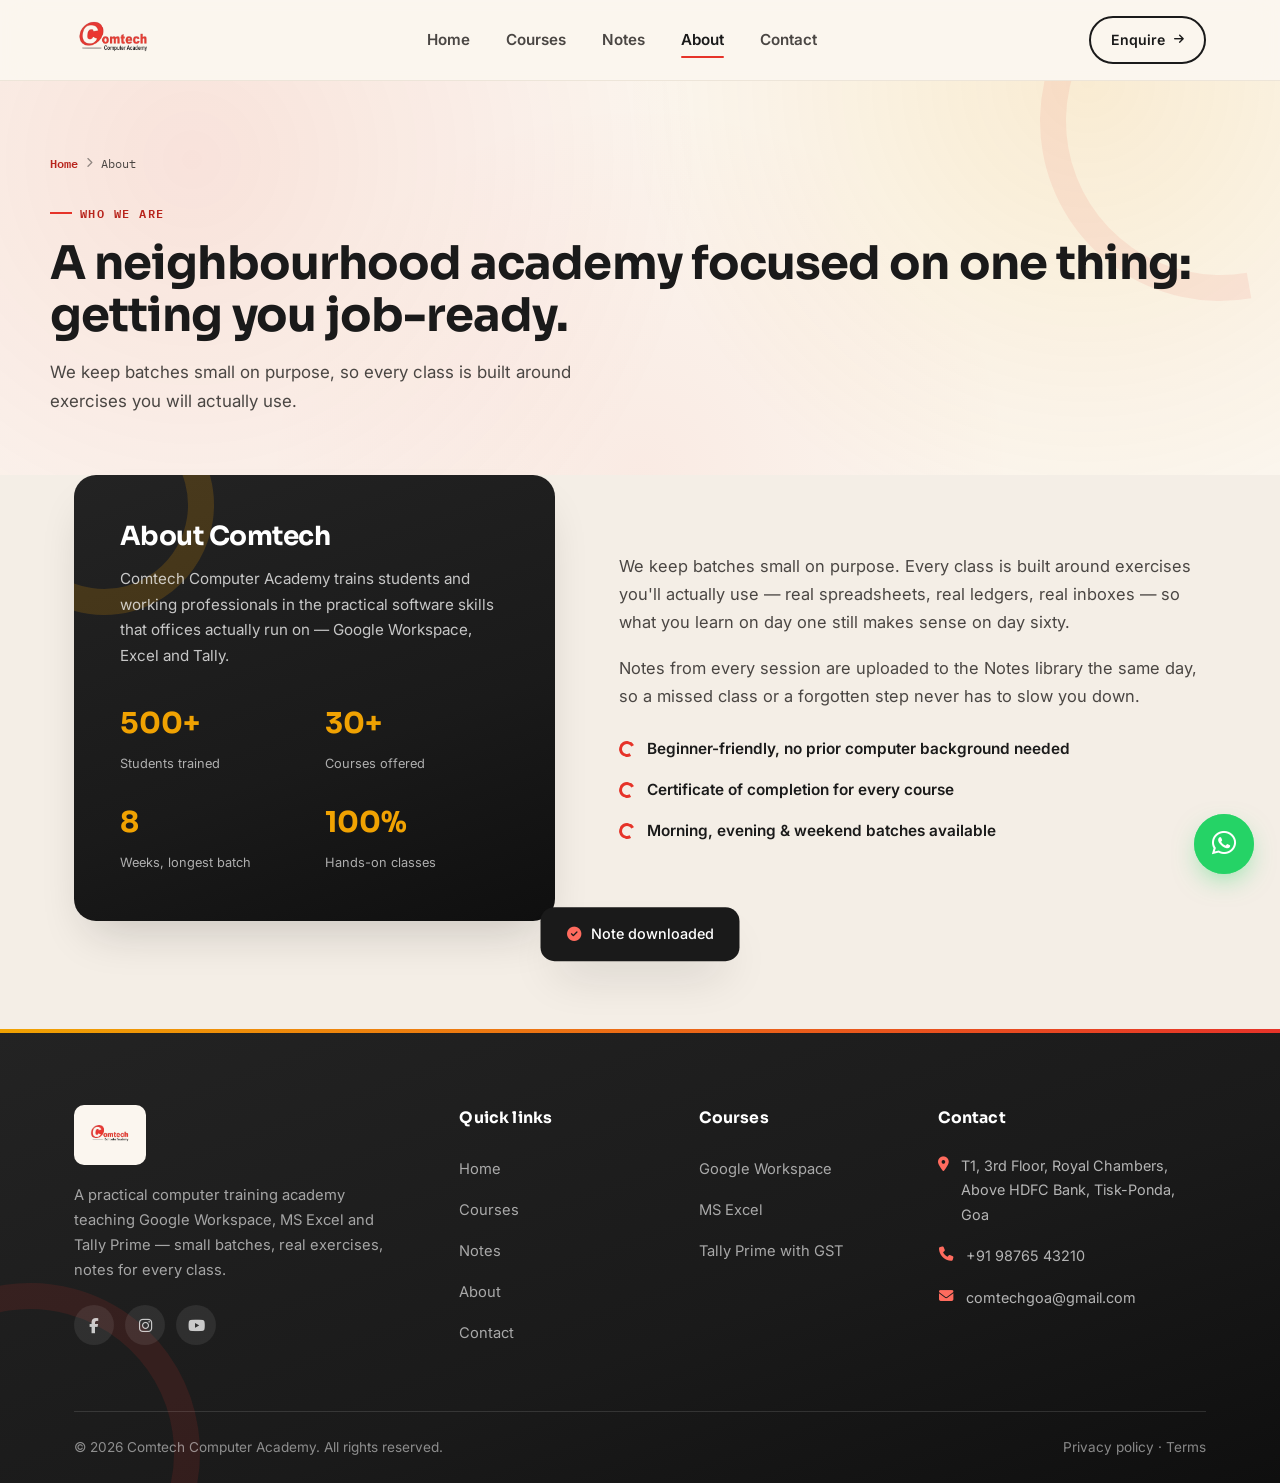
==== commit 9e5d31e8: "Fix bug in login system" ====
--- a/about.html
+++ b/about.html
@@ -80,10 +80,9 @@
         </div>
         <p style="font-size:0.92rem;line-height:1.7;color:rgba(255,255,255,0.6);max-width:320px;">A practical computer training academy teaching Google Workspace, MS Excel and Tally Prime — small batches, real exercises, notes for every class.</p>
         <div class="footer-social">
-          <a href="#" aria-label="Facebook"><i class="fa-brands fa-facebook-f"></i></a>
-          <a href="#" aria-label="Instagram"><i class="fa-brands fa-instagram"></i></a>
-          <a href="#" aria-label="YouTube"><i class="fa-brands fa-youtube"></i></a>
-          <a href="#" aria-label="WhatsApp"><i class="fa-brands fa-whatsapp"></i></a>
+          <a href="https://www.facebook.com/ComtechComputerAcademy" aria-label="Facebook"><i class="fa-brands fa-facebook-f"></i></a>
+          <a href="https://www.instagram.com/comtech_ponda" aria-label="Instagram"><i class="fa-brands fa-instagram"></i></a>
+          <a href="https://www.youtube.com/@ComtechGOA" aria-label="YouTube"><i class="fa-brands fa-youtube"></i></a>
         </div>
       </div>
 
--- a/css/style.css
+++ b/css/style.css
@@ -1,3 +1,5 @@
+
+
 @import url('https://fonts.googleapis.com/css2?family=Sora:wght@400;600;700;800&family=Inter:wght@400;500;600;700&family=IBM+Plex+Mono:wght@500;600&display=swap');
 
 :root{
@@ -60,8 +62,8 @@
 .why-grid .reveal:nth-child(2){transition-delay:.08s;}
 .why-grid .reveal:nth-child(3){transition-delay:.16s;}
 .why-grid .reveal:nth-child(4){transition-delay:.24s;}
-.course-grid .reveal:nth-child(2){transition-delay:.1s;}
-.course-grid .reveal:nth-child(3){transition-delay:.2s;}
+.courses-grid .reveal:nth-child(2){transition-delay:.1s;}
+.courses-grid .reveal:nth-child(3){transition-delay:.2s;}
 .quicklook-grid .reveal:nth-child(2){transition-delay:.06s;}
 .quicklook-grid .reveal:nth-child(3){transition-delay:.12s;}
 .quicklook-grid .reveal:nth-child(4){transition-delay:.18s;}
@@ -296,6 +298,7 @@
 .why-card p{font-size:0.92rem;color:var(--ink-soft);}
 
 /* ---------- COURSES ---------- */
+
 .courses-section{
     padding:100px 0;
     background:var(--cream);
@@ -486,6 +489,7 @@
     transition:gap .25s ease;
 }
 .cat-panel-link:hover{gap:12px;}
+
 
 
 
@@ -574,7 +578,7 @@
 .team-card span{font-size:0.83rem;color:var(--ink-soft);}
 
 /* ---------- CONTACT ---------- */
-.contact-grid{display:grid;grid-template-columns:1fr 1fr;gap:52px;}
+.contact-grid{display:grid;grid-template-columns:1fr 1fr;gap:52px;margin-top: 40px;}
 .contact-info-card{
   background:var(--gradient-primary);color:#fff;border-radius:var(--radius-lg);padding:42px;position:relative;overflow:hidden;
   box-shadow:var(--shadow-glow);
@@ -642,6 +646,49 @@
 .footer-bottom a{color:rgba(255,255,255,0.5);transition:color .2s ease;}
 .footer-bottom a:hover{color:var(--red-light);}
 
+/* ---------- SPECIALIZED PROGRAMS (HIGHLIGHTED) ---------- */
+.specialized-section{padding-top:0;}
+.specialized-box{
+  background:var(--paper);border:1px solid var(--line);border-radius:var(--radius-lg);
+  padding:56px 48px;box-shadow:var(--shadow-sm);position:relative;overflow:hidden; 
+  
+}
+.specialized-header{max-width:600px;margin:0 auto 44px;text-align:center;}
+.specialized-header h2{font-size:clamp(1.7rem,3vw,2.2rem);margin-bottom:12px;}
+.specialized-header p{color:var(--ink-soft);font-size:1.02rem;}
+
+.specialized-grid{display:grid;grid-template-columns:1fr 1fr;gap:28px;}
+.specialized-card{
+  background:var(--cream);border:1px solid var(--line);border-radius:18px;padding:32px;
+  transition:box-shadow .3s var(--ease), transform .3s var(--ease);
+}
+.specialized-card:hover{box-shadow:var(--shadow-md);transform:translateY(-3px);}
+.specialized-card-head{display:flex;align-items:center;gap:14px;margin-bottom:20px;}
+.spec-icon{
+  width:46px;height:46px;border-radius:12px;flex-shrink:0;
+  background:var(--gradient-primary);color:#fff;display:flex;align-items:center;justify-content:center;
+  font-size:1.15rem;box-shadow:var(--shadow-glow);
+}
+.specialized-card-head h3{font-size:1.15rem;}
+.specialized-checklist{
+  display:flex;flex-direction:column;gap:11px;margin-bottom:20px;padding-bottom:20px;
+  border-bottom:1px solid var(--line);list-style:none;padding-left:0;
+}
+.specialized-checklist li{display:flex;align-items:center;gap:10px;font-size:0.92rem;color:var(--ink-soft);}
+.specialized-checklist li i{color:var(--red);font-size:1rem;flex-shrink:0;}
+.specialized-desc{font-size:0.9rem;color:var(--ink-soft);line-height:1.65;margin-bottom:22px;}
+.specialized-card .btn{padding:11px 22px;font-size:0.86rem;}
+
+.specialized-cta-bar{
+  display:flex;align-items:center;justify-content:space-between;gap:20px;flex-wrap:wrap;
+  background:var(--grey-bg);border-radius:var(--radius-lg);padding:26px 36px;margin-top:28px;
+}
+.specialized-cta-left{display:flex;align-items:center;gap:12px;font-weight:600;font-size:0.96rem;color:var(--ink);}
+.specialized-cta-left i{color:var(--red);font-size:1.1rem;}
+.specialized-cta-bar .btn{padding:12px 26px;font-size:0.88rem;}
+
+
+
 /* ---------- WHATSAPP FLOATING BUTTON ---------- */
 .whatsapp-float{
   position:fixed;right:26px;bottom:26px;z-index:998;
@@ -705,63 +752,8 @@
 .stat-item{border-right:1px solid rgba(255,255,255,0.1);}
 .stat-item:last-child{border-right:none;}
 
-/* ---------- TESTIMONIALS ---------- */
-.testimonial-grid{display:grid;grid-template-columns:repeat(3,1fr);gap:26px;}
-.testimonial-card{
-  background:var(--paper);border:1px solid var(--line);border-radius:20px;
-  padding:32px;position:relative;transition:transform .35s var(--ease), box-shadow .35s var(--ease);
-}
-.testimonial-card:hover{transform:translateY(-6px);box-shadow:var(--shadow-lg);}
-.testimonial-quote-icon{
-  width:44px;height:44px;border-radius:12px;background:var(--grey-bg);color:var(--red);
-  display:flex;align-items:center;justify-content:center;font-size:1.1rem;margin-bottom:20px;
-}
-.testimonial-stars{color:var(--amber);font-size:0.85rem;margin-bottom:14px;display:flex;gap:3px;}
-.testimonial-text{font-size:0.96rem;color:var(--ink-soft);margin-bottom:24px;line-height:1.75;}
-.testimonial-person{display:flex;align-items:center;gap:12px;}
-.testimonial-avatar{
-  width:46px;height:46px;border-radius:50%;background:var(--gradient-primary);color:#fff;
-  display:flex;align-items:center;justify-content:center;font-family:'Sora',sans-serif;
-  font-weight:700;font-size:0.95rem;flex-shrink:0;
-}
-.testimonial-person strong{display:block;font-size:0.92rem;}
-.testimonial-person span{font-size:0.8rem;color:var(--ink-soft);}
-
-/* ---------- FAQ ---------- */
-.faq-list{max-width:800px;margin:0 auto;display:flex;flex-direction:column;gap:14px;}
-.faq-item{
-  background:var(--paper);border:1px solid var(--line);border-radius:14px;overflow:hidden;
-  transition:border-color .25s ease, box-shadow .25s ease;
-}
-.faq-item.open{border-color:rgba(230,51,41,0.3);box-shadow:var(--shadow-sm);}
-.faq-question{
-  display:flex;align-items:center;justify-content:space-between;gap:16px;
-  padding:22px 26px;cursor:pointer;font-weight:600;font-size:0.98rem;
-  background:none;border:none;width:100%;text-align:left;color:var(--ink);
-  font-family:'Inter',sans-serif;
-}
-.faq-question .faq-icon{
-  flex-shrink:0;width:32px;height:32px;border-radius:50%;background:var(--grey-bg);color:var(--red);
-  display:flex;align-items:center;justify-content:center;transition:transform .3s var(--ease), background .3s var(--ease), color .3s var(--ease);
-}
-.faq-item.open .faq-question .faq-icon{background:var(--gradient-primary);color:#fff;transform:rotate(135deg);}
-.faq-answer{max-height:0;overflow:hidden;transition:max-height .35s var(--ease);}
-.faq-answer p{padding:0 26px 22px;font-size:0.93rem;color:var(--ink-soft);line-height:1.75;}
-
-/* ---------- CTA BANNER ---------- */
-.cta-banner{
-  position:relative;overflow:hidden;background:var(--gradient-primary);
-  border-radius:var(--radius-lg);padding:64px 48px;text-align:center;
-  box-shadow:var(--shadow-glow);
-}
-.cta-banner .ring{border-color:#fff;opacity:0.15;}
-.cta-banner .ring.r1{width:280px;height:280px;top:-110px;left:-80px;}
-.cta-banner .ring.r2{width:200px;height:200px;bottom:-90px;right:-60px;transform:rotate(160deg);}
-.cta-banner h2{position:relative;z-index:2;color:#fff;font-size:clamp(1.8rem,3.4vw,2.4rem);margin-bottom:16px;}
-.cta-banner p{position:relative;z-index:2;color:rgba(255,255,255,0.9);max-width:520px;margin:0 auto 32px;font-size:1.05rem;}
-.cta-banner .hero-actions{position:relative;z-index:2;justify-content:center;margin-bottom:0;}
-.cta-banner .btn-primary{background:#fff;color:var(--red-dark);box-shadow:0 12px 30px -10px rgba(0,0,0,0.35);}
-.cta-banner .btn-primary:hover{background:var(--cream);}
+
+
 
 /* ---------- 404 ---------- */
 .error-page{padding:140px 24px;text-align:center;}
@@ -773,7 +765,7 @@
   .hero-inner{grid-template-columns:1fr;}
   .hero-card{order:-1;}
   .why-grid{grid-template-columns:repeat(2,1fr);}
-  .course-grid{grid-template-columns:repeat(2,1fr);}
+  .courses-grid{grid-template-columns:repeat(2,1fr);}
   .quicklook-grid{grid-template-columns:1fr 1fr;}
   .about-grid{grid-template-columns:1fr;}
   .contact-grid{grid-template-columns:1fr;}
@@ -784,6 +776,13 @@
   .testimonial-grid{grid-template-columns:1fr 1fr;}
   .cta-banner{padding:52px 32px;}
   .cat-panel ul{grid-template-columns:1fr;}
+  .specialized-grid{
+  grid-template-columns:1fr;
+}
+
+.specialized-box{
+  padding:44px 32px;
+}
 }
 @media (max-width:480px){
   nav.links{
@@ -791,47 +790,59 @@
     flex-direction:column;align-items:flex-start;gap:0;
     padding:10px 24px;border-bottom:1px solid var(--line);
     transform:translateY(-140%);transition:transform .35s var(--ease);box-shadow:var(--shadow-lg);
-    /* Contact Page Fix */
+   /* ===== Contact Page Mobile Fix ===== */
+  }
+  .specialized-box{
+  padding:32px 20px;
+}
+
+.specialized-card{
+  padding:24px;
+}
 .contact-grid{
     grid-template-columns:1fr;
     gap:24px;
 }
 
-.contact-card{
-    padding:20px;
-}
-
-.contact-info{
-    gap:16px;
-}
-
-.contact-form{
+.contact-info-card,
+form.enquire{
     padding:24px 20px;
-}
-
-.contact-form .form-two{
+    border-radius:18px;
+}
+
+.form-two{
     grid-template-columns:1fr;
 }
 
-.contact-form input,
-.contact-form textarea,
-.contact-form select{
+.form-row input,
+.form-row select,
+.form-row textarea{
     width:100%;
-}
-
-.contact-map{
-    min-height:300px;
-}
-
-.contact-map iframe{
+    font-size:16px; /* prevents iOS zoom */
+    box-sizing:border-box;
+}
+
+.map-embed{
     width:100%;
-    height:300px;
+    height:280px;
+    overflow:hidden;
     border-radius:16px;
 }
 
-.contact-form .btn{
+.map-embed iframe{
     width:100%;
-}
+    height:100%;
+    border:0;
+    display:block;
+}
+
+.info-row{
+    align-items:flex-start;
+}
+
+.info-row .ico{
+    flex-shrink:0;
+
   }
   nav.links.open{transform:translateY(0);}
   nav.links a{width:100%;padding:14px 4px;border-bottom:1px solid var(--line);border-radius:0;}
@@ -839,7 +850,7 @@
   .hamburger{display:flex;}
   .nav-cta .btn-outline{display:none;}
   .why-grid{grid-template-columns:1fr 1fr;}
-  .course-grid{grid-template-columns:1fr;}
+  .courses-grid{grid-template-columns:1fr;}
   .quicklook-grid{grid-template-columns:1fr;}
   .form-two{grid-template-columns:1fr;}
   .footer-grid{grid-template-columns:1fr;gap:30px;}
@@ -866,4 +877,6 @@
   .hero-carousel-nav{gap:12px;}
 }
 
-
+#fmsg{
+    resize: none;
+}
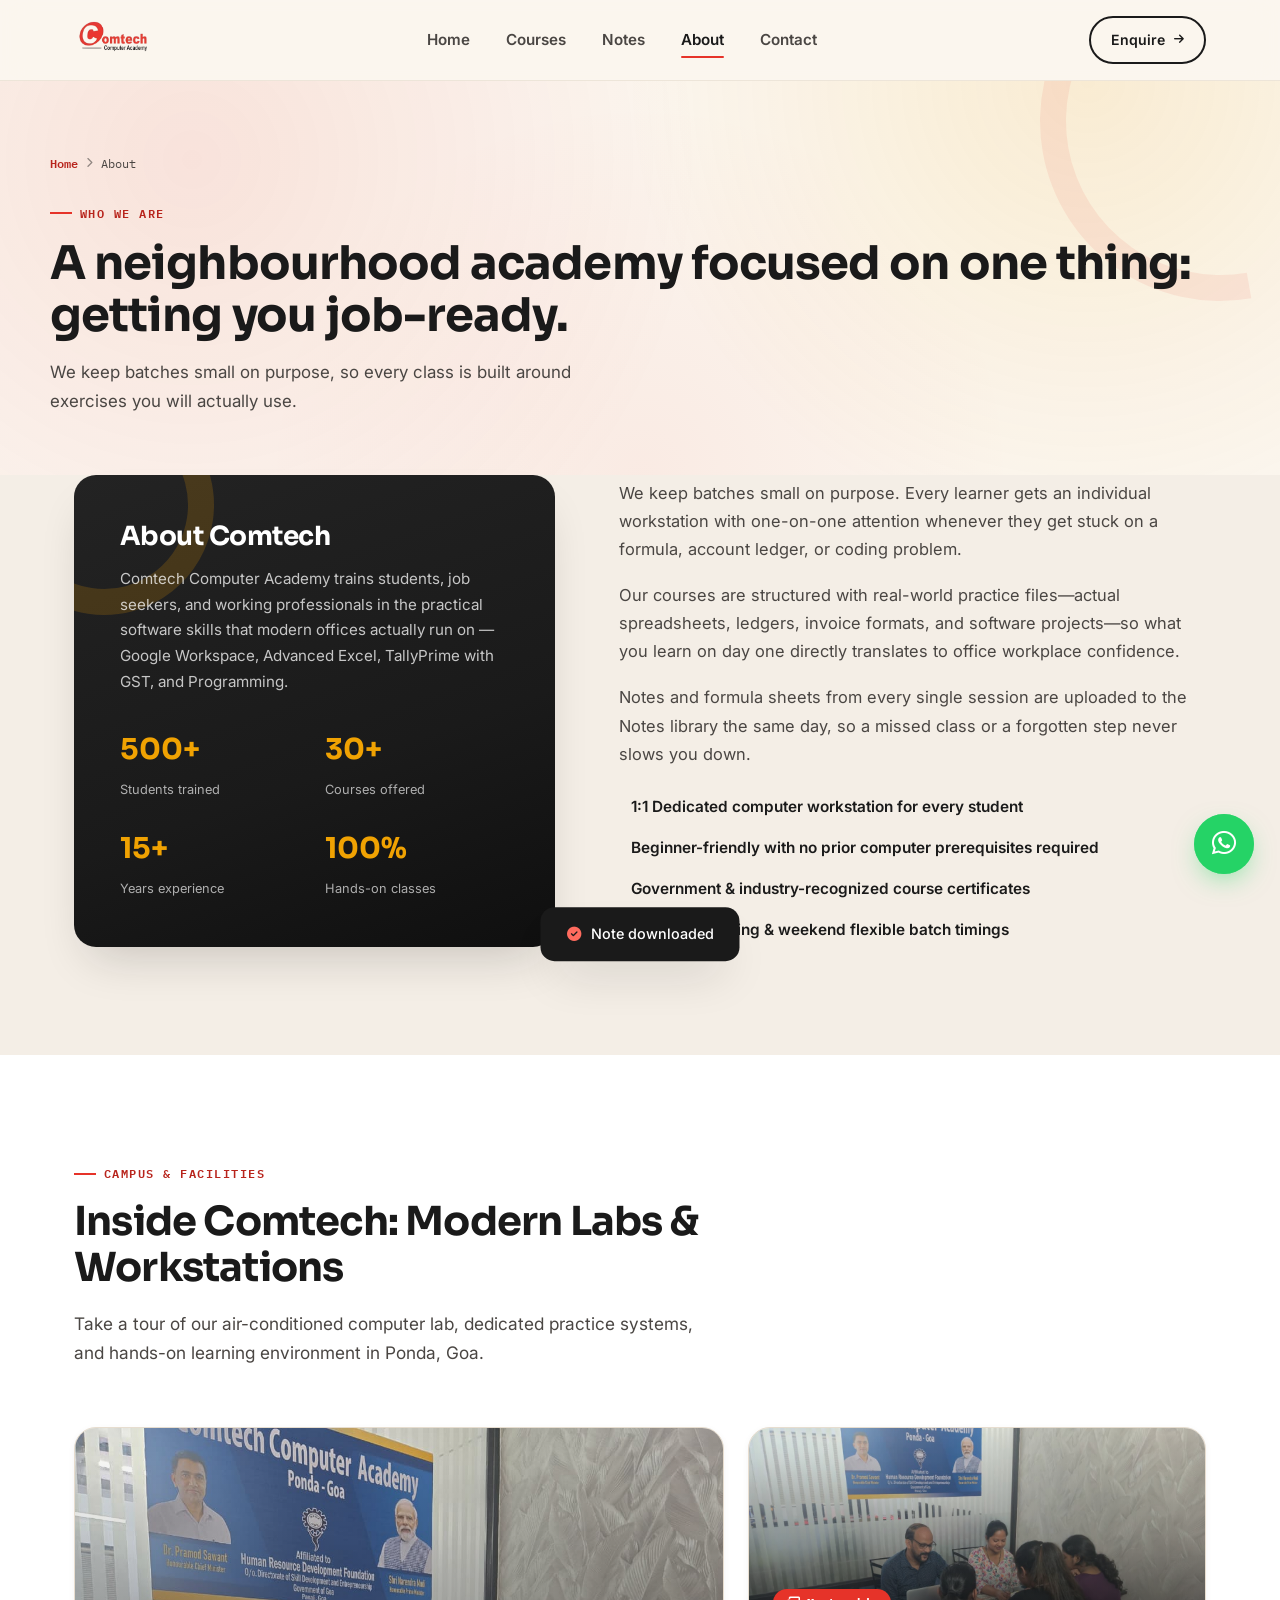
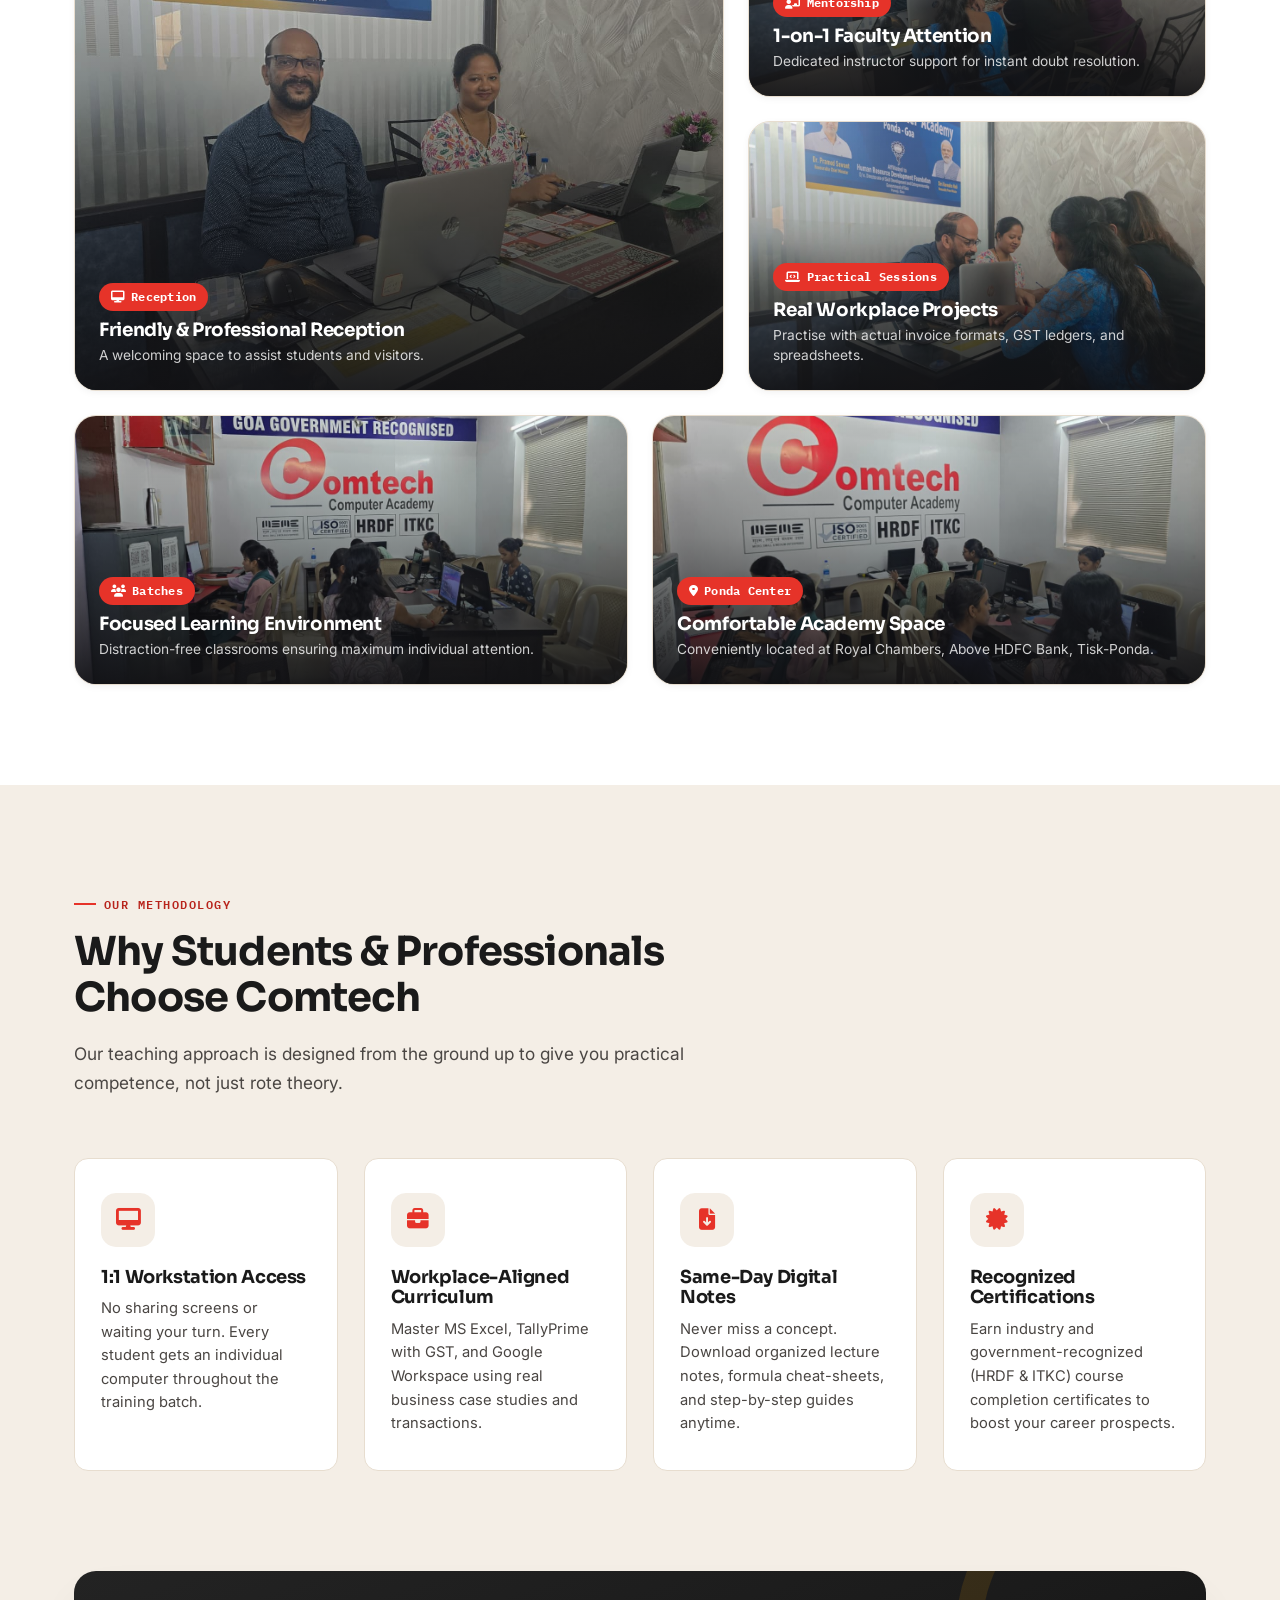
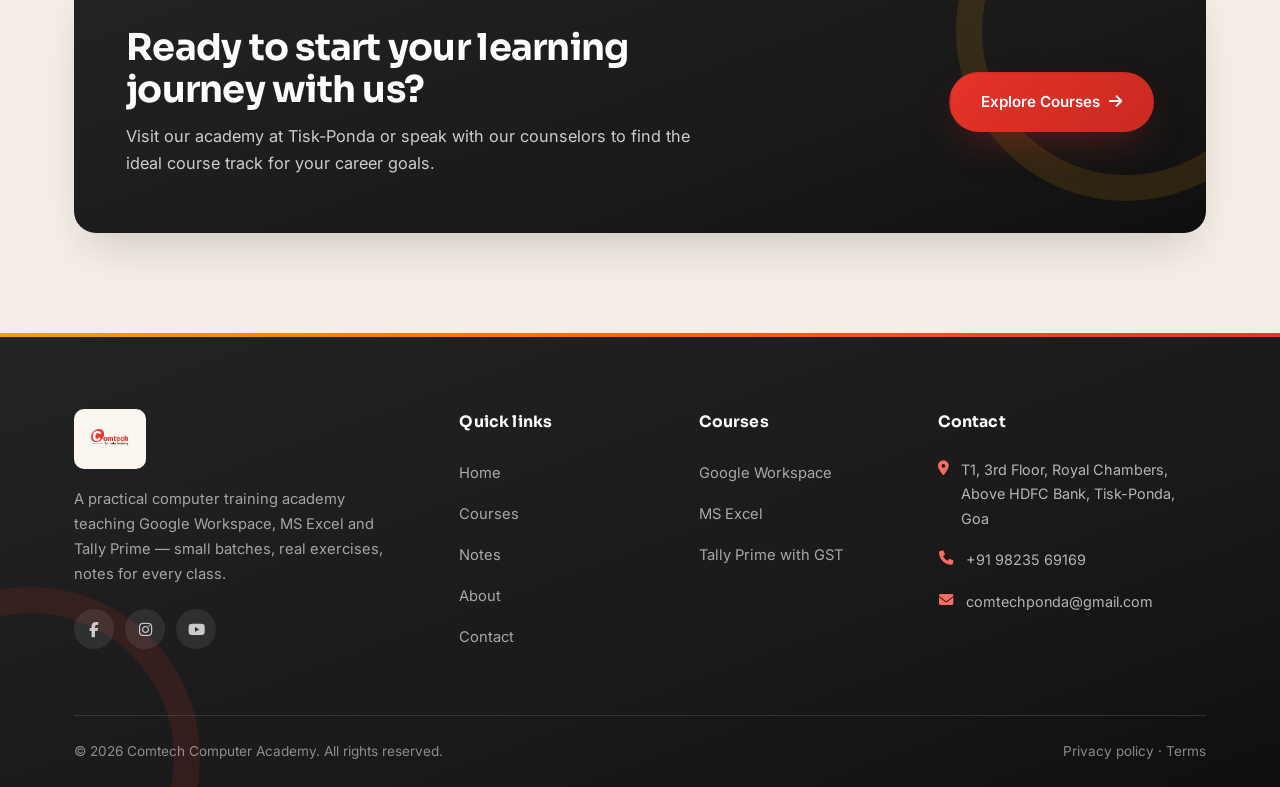
==== commit 4eb1a0bc: "second commit" ====
--- a/about.html
+++ b/about.html
@@ -47,22 +47,135 @@
       <div class="about-visual reveal">
         <div class="ring"></div>
         <h3>About Comtech</h3>
-        <p>Comtech Computer Academy trains students and working professionals in the practical software skills that offices actually run on — Google Workspace, Excel and Tally.</p>
+        <p>Comtech Computer Academy trains students, job seekers, and working professionals in the practical software skills that modern offices actually run on — Google Workspace, Advanced Excel, TallyPrime with GST, and Programming.</p>
         <div class="about-stats">
           <div><strong>500+</strong><span>Students trained</span></div>
           <div><strong>30+</strong><span>Courses offered</span></div>
-          <div><strong>8</strong><span>Weeks, longest batch</span></div>
+          <div><strong>15+</strong><span>Years experience</span></div>
           <div><strong>100%</strong><span>Hands-on classes</span></div>
         </div>
       </div>
       <div class="about-copy reveal">
-        <p>We keep batches small on purpose. Every class is built around exercises you'll actually use — real spreadsheets, real ledgers, real inboxes — so what you learn on day one still makes sense on day sixty.</p>
-        <p>Notes from every session are uploaded to the Notes library the same day, so a missed class or a forgotten step never has to slow you down.</p>
+        <p>We keep batches small on purpose. Every learner gets an individual workstation with one-on-one attention whenever they get stuck on a formula, account ledger, or coding problem.</p>
+        <p>Our courses are structured with real-world practice files—actual spreadsheets, ledgers, invoice formats, and software projects—so what you learn on day one directly translates to office workplace confidence.</p>
+        <p>Notes and formula sheets from every single session are uploaded to the Notes library the same day, so a missed class or a forgotten step never slows you down.</p>
         <ul class="about-list">
-          <li><div class="c-bullet"></div> Beginner-friendly, no prior computer background needed</li>
-          <li><div class="c-bullet"></div> Certificate of completion for every course</li>
-          <li><div class="c-bullet"></div> Morning, evening &amp; weekend batches available</li>
-        </ul>
+          <li><div class="c-bullet"></div> 1:1 Dedicated computer workstation for every student</li>
+          <li><div class="c-bullet"></div> Beginner-friendly with no prior computer prerequisites required</li>
+          <li><div class="c-bullet"></div> Government &amp; industry-recognized course certificates</li>
+          <li><div class="c-bullet"></div> Morning, evening &amp; weekend flexible batch timings</li>
+        </ul>
+      </div>
+    </div>
+  </div>
+</section>
+
+<!-- Classroom & Lab Photo Gallery Showcase -->
+<section class="gallery-section">
+  <div class="container">
+    <div class="section-head reveal">
+      <div class="section-tag">Campus &amp; Facilities</div>
+      <h2>Inside Comtech: Modern Labs &amp; Workstations</h2>
+      <p>Take a tour of our air-conditioned computer lab, dedicated practice systems, and hands-on learning environment in Ponda, Goa.</p>
+    </div>
+
+    <div class="gallery-grid">
+      <div class="gallery-item reveal">
+        <img src="assets/img1.jpeg" alt="Comtech Computer Academy main lab workstations" loading="lazy">
+        <div class="gallery-overlay">
+          <span class="gallery-tag"><i class="fa-solid fa-desktop"></i> Reception</span>
+          <h4 class="gallery-title">Friendly & Professional Reception</h4>
+          <p class="gallery-desc">A welcoming space to assist students and visitors.</p>
+        </div>
+      </div>
+
+      <div class="gallery-item reveal">
+        <img src="assets/img2.jpeg" alt="Hands-on faculty guidance at Comtech" loading="lazy">
+        <div class="gallery-overlay">
+          <span class="gallery-tag"><i class="fa-solid fa-chalkboard-user"></i> Mentorship</span>
+          <h4 class="gallery-title">1-on-1 Faculty Attention</h4>
+          <p class="gallery-desc">Dedicated instructor support for instant doubt resolution.</p>
+        </div>
+      </div>
+
+      <div class="gallery-item reveal">
+        <img src="assets/img3.jpeg" alt="Students practicing accounting and computer skills" loading="lazy">
+        <div class="gallery-overlay">
+          <span class="gallery-tag"><i class="fa-solid fa-laptop-code"></i> Practical Sessions</span>
+          <h4 class="gallery-title">Real Workplace Projects</h4>
+          <p class="gallery-desc">Practise with actual invoice formats, GST ledgers, and spreadsheets.</p>
+        </div>
+      </div>
+
+      <div class="gallery-item reveal">
+        <img src="assets/img4.jpeg" alt="Focused small batch learning atmosphere" loading="lazy">
+        <div class="gallery-overlay">
+          <span class="gallery-tag"><i class="fa-solid fa-users"></i>  Batches</span>
+          <h4 class="gallery-title">Focused Learning Environment</h4>
+          <p class="gallery-desc">Distraction-free classrooms ensuring maximum individual attention.</p>
+        </div>
+      </div>
+
+      <div class="gallery-item reveal">
+        <img src="assets/img5.jpeg" alt="Comtech academy classroom setup in Ponda Goa" loading="lazy">
+        <div class="gallery-overlay">
+          <span class="gallery-tag"><i class="fa-solid fa-location-dot"></i> Ponda Center</span>
+          <h4 class="gallery-title">Comfortable Academy Space</h4>
+          <p class="gallery-desc">Conveniently located at Royal Chambers, Above HDFC Bank, Tisk-Ponda.</p>
+        </div>
+      </div>
+    </div>
+  </div>
+</section>
+
+<!-- Core Learning Methodology Pillars -->
+<section class="pillars-section">
+  <div class="container">
+    <div class="section-head reveal">
+      <div class="section-tag">Our Methodology</div>
+      <h2>Why Students &amp; Professionals Choose Comtech</h2>
+      <p>Our teaching approach is designed from the ground up to give you practical competence, not just rote theory.</p>
+    </div>
+
+    <div class="pillars-grid">
+      <div class="pillar-card reveal">
+        <div class="pillar-icon"><i class="fa-solid fa-desktop"></i></div>
+        <h4>1:1 Workstation Access</h4>
+        <p>No sharing screens or waiting your turn. Every student gets an individual computer throughout the training batch.</p>
+      </div>
+
+      <div class="pillar-card reveal">
+        <div class="pillar-icon"><i class="fa-solid fa-briefcase"></i></div>
+        <h4>Workplace-Aligned Curriculum</h4>
+        <p>Master MS Excel, TallyPrime with GST, and Google Workspace using real business case studies and transactions.</p>
+      </div>
+
+      <div class="pillar-card reveal">
+        <div class="pillar-icon"><i class="fa-solid fa-file-arrow-down"></i></div>
+        <h4>Same-Day Digital Notes</h4>
+        <p>Never miss a concept. Download organized lecture notes, formula cheat-sheets, and step-by-step guides anytime.</p>
+      </div>
+
+      <div class="pillar-card reveal">
+        <div class="pillar-icon"><i class="fa-solid fa-certificate"></i></div>
+        <h4>Recognized Certifications</h4>
+        <p>Earn industry and government-recognized (HRDF &amp; ITKC) course completion certificates to boost your career prospects.</p>
+      </div>
+    </div>
+  </div>
+</section>
+
+<!-- About CTA Banner -->
+<section class="about-cta-section">
+  <div class="container">
+    <div class="about-cta-box reveal">
+      <div class="ring"></div>
+      <div class="about-cta-content">
+        <h3>Ready to start your learning journey with us?</h3>
+        <p>Visit our academy at Tisk-Ponda or speak with our counselors to find the ideal course track for your career goals.</p>
+      </div>
+      <div class="about-cta-actions">
+        <a href="courses.html" class="btn btn-primary">Explore Courses <i class="fa-solid fa-arrow-right"></i></a>
       </div>
     </div>
   </div>
@@ -110,21 +223,21 @@
         <h5>Contact</h5>
         <ul class="footer-contact">
           <li><i class="fa-solid fa-location-dot"></i> T1, 3rd Floor, Royal Chambers, Above HDFC Bank, Tisk-Ponda, Goa</li>
-          <li><i class="fa-solid fa-phone"></i> +91 98765 43210</li>
-          <li><i class="fa-solid fa-envelope"></i> comtechgoa@gmail.com</li>
+          <li><i class="fa-solid fa-phone"></i> +91 98235 69169</li>
+          <li><i class="fa-solid fa-envelope"></i> comtechponda@gmail.com</li>
         </ul>
       </div>
     </div>
 
     <div class="footer-bottom">
       <span>&copy; <span id="year"></span> Comtech Computer Academy. All rights reserved.</span>
-      <span><a href="#">Privacy policy</a> &middot; <a href="#">Terms</a></span>
+      <span><a href="privacy.html">Privacy policy</a> &middot; <a href="terms.html">Terms</a></span>
     </div>
   </div>
 </footer>
 
 <div class="toast" id="toast"><i class="fa-solid fa-circle-check"></i><span>Note downloaded</span></div>
-<a href="https://wa.me/919876543210?text=Hi%2C%20I%27d%20like%20to%20know%20more%20about%20your%20courses." class="whatsapp-float" target="_blank" rel="noopener" aria-label="Chat with us on WhatsApp">
+<a href="https://wa.me/9823569169?text=Hi%2C%20I%27d%20like%20to%20know%20more%20about%20your%20courses." class="whatsapp-float" target="_blank" rel="noopener" aria-label="Chat with us on WhatsApp">
   <i class="fa-brands fa-whatsapp"></i>
   <span class="wa-tip">Chat with us</span>
 </a>
--- a/css/style.css
+++ b/css/style.css
@@ -109,6 +109,7 @@
 }
 .btn-primary:hover{background-position:100% 100%;transform:translateY(-3px);box-shadow:0 20px 44px -12px rgba(230,51,41,0.48);}
 .btn-primary:active{transform:translateY(-1px);}
+.btn:disabled{opacity:0.75;cursor:not-allowed;transform:none !important;box-shadow:none !important;}
 .btn-outline{
   border-color:var(--ink);color:var(--ink);background:transparent;
 }
@@ -221,45 +222,8 @@
   -webkit-mask-composite:xor;mask-composite:exclude;
   pointer-events:none;
 }
-/* ---------- HERO CAROUSEL ---------- */
-.hero-carousel{position:relative;}
-.hero-slides{position:relative;min-height:1px;}
-.hero-slide{display:none;animation:heroFadeIn .6s var(--ease);}
-.hero-slide.active{display:block;}
-@keyframes heroFadeIn{from{opacity:0;transform:translateY(10px);}to{opacity:1;transform:translateY(0);}}
-.hero-carousel-nav{display:flex;align-items:center;gap:18px;margin-bottom:44px;}
-.hero-arrow{
-  width:42px;height:42px;border-radius:50%;flex-shrink:0;
-  display:flex;align-items:center;justify-content:center;
-  background:var(--paper);border:1px solid var(--line);color:var(--ink);
-  cursor:pointer;transition:all .25s var(--ease);font-size:0.85rem;
-}
-.hero-arrow:hover{background:var(--gradient-primary);color:#fff;border-color:transparent;transform:translateY(-2px);box-shadow:var(--shadow-glow);}
-.hero-dots{display:flex;gap:9px;}
-.hero-dot{
-  width:10px;height:10px;border-radius:50%;border:none;padding:0;cursor:pointer;
-  background:var(--line);transition:all .3s var(--ease);
-}
-.hero-dot.active{width:28px;border-radius:6px;background:var(--gradient-primary);}
-.hero-dot:hover{background:var(--red-light);}
-
-.hero-card .badge-code{
-  display:inline-block;font-family:'IBM Plex Mono',monospace;font-size:0.75rem;
-  background:var(--grey-bg);color:var(--red-dark);padding:5px 12px;border-radius:6px;
-  margin-bottom:16px;font-weight:600;letter-spacing:0.04em;
-}
-.hero-card h3{font-size:1.3rem;margin-bottom:9px;}
-.hero-card p{color:var(--ink-soft);font-size:0.95rem;margin-bottom:20px;}
-.mini-module{display:flex;align-items:center;gap:12px;padding:11px 0;border-top:1px solid var(--line);}
-.mini-module:first-of-type{border-top:none;}
-.c-bullet{width:16px;height:16px;border-radius:50%;border:3px solid var(--red);border-right-color:transparent;flex-shrink:0;transform:rotate(15deg);}
-.mini-module span{font-size:0.92rem;color:var(--ink-soft);}
-.hero-badge-float{
-  position:absolute;top:-18px;right:26px;background:var(--gradient-warm);color:#fff;
-  padding:8px 16px;border-radius:999px;font-size:0.78rem;font-weight:700;
-  box-shadow:var(--shadow-glow-amber);display:flex;align-items:center;gap:6px;
-  font-family:'IBM Plex Mono',monospace;
-}
+
+
 
 /* ---------- SECTIONS GENERIC ---------- */
 section{padding:108px 0;}
@@ -314,7 +278,7 @@
 .course-search{
     display:flex;
     justify-content:center;
-    margin-bottom:56px;
+    margin-bottom:24px;
 }
 
 .course-search-wrap{
@@ -346,6 +310,14 @@
     box-shadow:0 0 0 4px rgba(230,51,41,0.1);
 }
 
+.course-filter-chips{
+    display:flex;
+    justify-content:center;
+    flex-wrap:wrap;
+    gap:10px;
+    margin-bottom:48px;
+}
+
 .courses-grid{
     display:grid;
     grid-template-columns:repeat(auto-fit,minmax(320px,1fr));
@@ -433,18 +405,17 @@
 .cat-desc{
     font-size:0.92rem;
     color:var(--ink-soft);
-    margin-bottom:20px;
+    margin-bottom:14px;
     line-height:1.6;
 }
 
 .view-btn{
     display:inline-flex;align-items:center;gap:8px;
     font-weight:600;font-size:0.88rem;color:var(--red-dark);
-    border: none;
-    margin: 20px;
+    margin-top:4px;
 }
 .view-btn i{transition:transform .3s var(--ease);font-size:0.78rem;}
-.category-card.open .cat-cta i{transform:rotate(180deg);}
+.category-card.open .view-btn i{transform:rotate(180deg);}
 
 .cat-panel{
     max-height:0;
@@ -543,8 +514,28 @@
   font-family:'IBM Plex Mono',monospace;font-size:0.8rem;
 }
 .note-title{font-weight:600;font-size:0.99rem;margin-bottom:3px;}
-.note-sub{font-size:0.82rem;color:var(--ink-soft);font-family:'IBM Plex Mono',monospace;}
 .note-row .btn{padding:11px 22px;font-size:0.85rem;}
+
+/* ---------- DRIVE BANNER ON NOTES ---------- */
+.drive-banner{
+  background:var(--paper);border:1.5px solid var(--line);border-radius:var(--radius-lg);
+  padding:26px 30px;display:flex;align-items:center;justify-content:space-between;gap:24px;
+  margin-bottom:30px;box-shadow:var(--shadow-sm);position:relative;overflow:hidden;
+  transition:transform .3s var(--ease), box-shadow .3s var(--ease), border-color .3s var(--ease);
+}
+.drive-banner:hover{transform:translateY(-4px);box-shadow:var(--shadow-md);border-color:rgba(230,51,41,0.25);}
+.drive-banner-left{display:flex;align-items:center;gap:18px;}
+.drive-icon{
+  width:52px;height:52px;border-radius:14px;background:var(--grey-bg);color:#0F9D58;
+  display:flex;align-items:center;justify-content:center;font-size:1.5rem;flex-shrink:0;
+}
+.drive-banner h3{font-size:1.12rem;margin-bottom:4px;}
+.drive-banner p{font-size:0.9rem;color:var(--ink-soft);margin:0;line-height:1.55;}
+@media (max-width:768px){
+  .drive-banner{flex-direction:column;align-items:flex-start;padding:22px 20px;}
+  .drive-banner-left{flex-direction:row;}
+  .drive-banner .btn{width:100%;}
+}
 
 /* ---------- ABOUT ---------- */
 .about{background:var(--grey-bg);}
@@ -562,6 +553,215 @@
 .about-copy p{color:var(--ink-soft);margin-bottom:18px;font-size:1.03rem;}
 .about-list{margin-top:26px;display:flex;flex-direction:column;gap:15px;}
 .about-list li{display:flex;gap:12px;align-items:center;font-weight:600;font-size:0.96rem;}
+
+/* ---------- PHOTO GALLERY SHOWCASE ---------- */
+.gallery-section{
+  padding:100px 0;
+  background:var(--paper);
+}
+.gallery-grid{
+  display:grid;
+  grid-template-columns:repeat(12, 1fr);
+  grid-auto-rows:270px;
+  gap:24px;
+}
+.gallery-item{
+  position:relative;
+  border-radius:var(--radius-lg);
+  overflow:hidden;
+  border:1px solid var(--line);
+  box-shadow:var(--shadow-sm);
+  background:var(--grey-bg);
+  transition:transform .4s var(--ease), box-shadow .4s var(--ease), border-color .4s var(--ease);
+}
+.gallery-item:hover{
+  transform:translateY(-6px);
+  box-shadow:var(--shadow-lg);
+  border-color:transparent;
+}
+.gallery-item img{
+  width:100%;
+  height:100%;
+  object-fit:cover;
+  display:block;
+  transition:transform .6s var(--ease);
+}
+.gallery-item:hover img{
+  transform:scale(1.05);
+}
+.gallery-overlay{
+  position:absolute;
+  inset:0;
+  background:linear-gradient(to top, rgba(17,17,20,0.92) 0%, rgba(17,17,20,0.3) 55%, transparent 100%);
+  display:flex;
+  flex-direction:column;
+  justify-content:flex-end;
+  padding:24px;
+  color:#fff;
+  transition:opacity .35s var(--ease);
+  z-index:2;
+}
+.gallery-tag{
+  display:inline-flex;
+  align-items:center;
+  gap:6px;
+  align-self:flex-start;
+  font-family:'IBM Plex Mono',monospace;
+  font-size:0.75rem;
+  font-weight:700;
+  background:var(--red);
+  color:#fff;
+  padding:4px 12px;
+  border-radius:999px;
+  margin-bottom:8px;
+  letter-spacing:0.02em;
+}
+.gallery-title{
+  font-family:'Sora',sans-serif;
+  font-size:1.15rem;
+  font-weight:700;
+  color:#fff;
+  margin:0 0 6px;
+}
+.gallery-desc{
+  font-size:0.86rem;
+  color:rgba(255,255,255,0.8);
+  line-height:1.45;
+  margin:0;
+}
+
+/* Bento Grid Spans */
+.gallery-item:nth-child(1){
+  grid-column:span 7;
+  grid-row:span 2;
+}
+.gallery-item:nth-child(2){
+  grid-column:span 5;
+  grid-row:span 1;
+}
+.gallery-item:nth-child(3){
+  grid-column:span 5;
+  grid-row:span 1;
+}
+.gallery-item:nth-child(4){
+  grid-column:span 6;
+  grid-row:span 1;
+}
+.gallery-item:nth-child(5){
+  grid-column:span 6;
+  grid-row:span 1;
+}
+
+/* ---------- METHODOLOGY PILLARS ---------- */
+.pillars-section{
+  padding:100px 0;
+  background:var(--grey-bg);
+}
+.pillars-grid{
+  display:grid;
+  grid-template-columns:repeat(4, 1fr);
+  gap:26px;
+}
+.pillar-card{
+  background:var(--paper);
+  border:1px solid var(--line);
+  border-radius:var(--radius);
+  padding:34px 26px;
+  position:relative;
+  overflow:hidden;
+  transition:transform .35s var(--ease), box-shadow .35s var(--ease), border-color .35s var(--ease);
+}
+.pillar-card:hover{
+  transform:translateY(-6px);
+  box-shadow:var(--shadow-lg);
+  border-color:transparent;
+}
+.pillar-card::after{
+  content:"";position:absolute;left:0;top:0;right:0;height:3px;
+  background:var(--gradient-primary);transform:scaleX(0);transform-origin:left;
+  transition:transform .35s var(--ease);
+}
+.pillar-card:hover::after{transform:scaleX(1);}
+.pillar-icon{
+  width:54px;
+  height:54px;
+  border-radius:15px;
+  background:var(--grey-bg);
+  color:var(--red);
+  font-size:1.35rem;
+  display:flex;
+  align-items:center;
+  justify-content:center;
+  margin-bottom:20px;
+  transition:background .35s var(--ease), color .35s var(--ease), transform .35s var(--ease);
+}
+.pillar-card:hover .pillar-icon{
+  background:var(--gradient-primary);
+  color:#fff;
+  transform:scale(1.08) rotate(-4deg);
+}
+.pillar-card h4{
+  font-size:1.12rem;
+  margin-bottom:10px;
+}
+.pillar-card p{
+  font-size:0.92rem;
+  color:var(--ink-soft);
+  line-height:1.6;
+  margin:0;
+}
+
+/* ---------- ABOUT CTA BANNER ---------- */
+.about-cta-section{
+  padding:0 0 100px;
+  background:var(--grey-bg);
+}
+.about-cta-box{
+  background:var(--gradient-ink);
+  border-radius:var(--radius-lg);
+  padding:56px 52px;
+  color:#fff;
+  position:relative;
+  overflow:hidden;
+  display:flex;
+  align-items:center;
+  justify-content:space-between;
+  gap:40px;
+  box-shadow:var(--shadow-lg);
+}
+.about-cta-box .ring{
+  border-color:var(--amber);
+  opacity:0.12;
+  width:340px;
+  height:340px;
+  top:-110px;
+  right:-90px;
+}
+.about-cta-content{
+  position:relative;
+  z-index:2;
+  max-width:580px;
+}
+.about-cta-content h3{
+  font-size:clamp(1.7rem, 3.2vw, 2.3rem);
+  color:#fff;
+  margin-bottom:12px;
+}
+.about-cta-content p{
+  color:rgba(255,255,255,0.78);
+  font-size:1.02rem;
+  line-height:1.65;
+  margin:0;
+}
+.about-cta-actions{
+  position:relative;
+  z-index:2;
+  display:flex;
+  gap:16px;
+  flex-wrap:wrap;
+  flex-shrink:0;
+}
+
 .team-grid{display:grid;grid-template-columns:repeat(3,1fr);gap:26px;margin-top:22px;}
 .team-card{
   background:var(--paper);border:1px solid var(--line);border-radius:18px;padding:28px;text-align:center;
@@ -595,6 +795,8 @@
 .info-row:hover .ico{background:rgba(255,255,255,0.28);transform:scale(1.06);}
 .info-row strong{display:block;font-size:0.92rem;}
 .info-row span{font-size:0.88rem;color:rgba(255,255,255,0.8);}
+.info-row a{color:inherit;text-decoration:none;transition:color .2s ease, opacity .2s ease;}
+.info-row a:hover{color:#fff;text-decoration:underline;}
 
 form.enquire{background:var(--paper);border:1px solid var(--line);border-radius:var(--radius-lg);padding:38px;box-shadow:var(--shadow-sm);}
 .form-row{display:flex;flex-direction:column;gap:8px;margin-bottom:20px;}
@@ -612,8 +814,13 @@
 .form-note{font-size:0.8rem;color:var(--ink-soft);margin-top:14px;text-align:center;}
 .map-embed{
   margin-top:28px;border-radius:16px;overflow:hidden;border:1px solid var(--line);
-  height:260px;background:var(--grey-bg);display:flex;align-items:center;justify-content:center;
-  color:var(--ink-soft);font-size:0.9rem;font-family:'IBM Plex Mono',monospace;gap:8px;
+  height:260px;background:var(--grey-bg);position:relative;
+}
+.map-embed iframe{
+  width:100%;
+  height:100%;
+  border:0;
+  display:block;
 }
 
 /* ---------- FOOTER ---------- */
@@ -768,6 +975,14 @@
   .courses-grid{grid-template-columns:repeat(2,1fr);}
   .quicklook-grid{grid-template-columns:1fr 1fr;}
   .about-grid{grid-template-columns:1fr;}
+  .pillars-grid{grid-template-columns:repeat(2,1fr);}
+  .gallery-grid{grid-template-columns:repeat(2,1fr);grid-auto-rows:250px;}
+  .gallery-item:nth-child(1){grid-column:span 2;grid-row:span 1;}
+  .gallery-item:nth-child(2),
+  .gallery-item:nth-child(3),
+  .gallery-item:nth-child(4),
+  .gallery-item:nth-child(5){grid-column:span 1;grid-row:span 1;}
+  .about-cta-box{padding:42px 32px;flex-direction:column;align-items:flex-start;}
   .contact-grid{grid-template-columns:1fr;}
   .footer-grid{grid-template-columns:1fr 1fr;}
   .team-grid{grid-template-columns:1fr 1fr;}
@@ -790,93 +1005,247 @@
     flex-direction:column;align-items:flex-start;gap:0;
     padding:10px 24px;border-bottom:1px solid var(--line);
     transform:translateY(-140%);transition:transform .35s var(--ease);box-shadow:var(--shadow-lg);
-   /* ===== Contact Page Mobile Fix ===== */
-  }
-  .specialized-box{
-  padding:32px 20px;
-}
-
-.specialized-card{
-  padding:24px;
-}
-.contact-grid{
-    grid-template-columns:1fr;
-    gap:24px;
-}
-
-.contact-info-card,
-form.enquire{
-    padding:24px 20px;
-    border-radius:18px;
-}
-
-.form-two{
-    grid-template-columns:1fr;
-}
-
-.form-row input,
-.form-row select,
-.form-row textarea{
-    width:100%;
-    font-size:16px; /* prevents iOS zoom */
-    box-sizing:border-box;
-}
-
-.map-embed{
-    width:100%;
-    height:280px;
-    overflow:hidden;
-    border-radius:16px;
-}
-
-.map-embed iframe{
-    width:100%;
-    height:100%;
-    border:0;
-    display:block;
-}
-
-.info-row{
-    align-items:flex-start;
-}
-
-.info-row .ico{
-    flex-shrink:0;
-
   }
   nav.links.open{transform:translateY(0);}
   nav.links a{width:100%;padding:14px 4px;border-bottom:1px solid var(--line);border-radius:0;}
   nav.links a::after{display:none;}
   .hamburger{display:flex;}
   .nav-cta .btn-outline{display:none;}
-  .why-grid{grid-template-columns:1fr 1fr;}
+
+  .hero{padding:76px 20px 76px;}
+  .hero-card{padding:26px;}
+  .hero-stats{gap:22px;}
+  .page-hero{padding:52px 20px 44px;}
+
+  .why-grid{grid-template-columns:1fr;}
   .courses-grid{grid-template-columns:1fr;}
   .quicklook-grid{grid-template-columns:1fr;}
+  .pillars-grid{grid-template-columns:1fr;}
+  .gallery-grid{grid-template-columns:1fr;grid-auto-rows:230px;}
+  .gallery-item:nth-child(1),
+  .gallery-item:nth-child(2),
+  .gallery-item:nth-child(3),
+  .gallery-item:nth-child(4),
+  .gallery-item:nth-child(5){grid-column:span 1;grid-row:span 1;}
+
+  .about-cta-box{padding:36px 22px;}
+  .specialized-box{padding:32px 20px;}
+  .specialized-card{padding:24px;}
+
+  /* Contact Page Mobile Fixes */
+  .contact-grid{grid-template-columns:1fr;gap:24px;}
+  .contact-info-card, form.enquire{padding:24px 20px;border-radius:18px;}
   .form-two{grid-template-columns:1fr;}
-  .footer-grid{grid-template-columns:1fr;gap:30px;}
-  .hero-stats{gap:22px;}
-  section{padding:76px 0;}
+  .form-row input, .form-row select, .form-row textarea{
+    width:100%;font-size:16px; /* prevents iOS auto-zoom */
+    box-sizing:border-box;
+  }
+  .map-embed{height:280px;}
+
+  .note-row{flex-direction:column;align-items:flex-start;}
+  .note-row .btn{width:100%;}
+  .stats-grid{grid-template-columns:1fr;}
   .team-grid{grid-template-columns:1fr;}
   .testimonial-grid{grid-template-columns:1fr;}
-  .stats-grid{grid-template-columns:1fr 1fr;}
+  .cta-banner{padding:40px 24px;}
+  .faq-question{padding:18px 20px;font-size:0.92rem;}
+  .hero-carousel-nav{gap:12px;}
   .course-search-wrap{max-width:100%;}
   .cat-panel-inner{margin:0 22px;}
   .cat-head{padding:24px 22px 22px;}
-}
-@media (max-width:480px){
-  .why-grid{grid-template-columns:1fr;}
-  .footer-grid{grid-template-columns:1fr;}
-  .note-row{flex-direction:column;align-items:flex-start;}
-  .note-row .btn{width:100%;}
-  .hero{padding:76px 20px 76px;}
-  .hero-card{padding:26px;}
-  .page-hero{padding:52px 20px 44px;}
-  .stats-grid{grid-template-columns:1fr;}
-  .cta-banner{padding:40px 24px;}
-  .faq-question{padding:18px 20px;font-size:0.92rem;}
-  .hero-carousel-nav{gap:12px;}
+  .footer-grid{grid-template-columns:1fr;gap:30px;}
+  section{padding:76px 0;}
 }
 
 #fmsg{
-    resize: none;
-}
+  resize: vertical;
+  min-height: 100px;
+  max-height: 220px;
+}
+
+/* ---------- LEGAL PAGES (PRIVACY & TERMS) ---------- */
+.legal-section {
+  padding: 40px 0 100px;
+}
+.legal-grid {
+  display: grid;
+  grid-template-columns: 280px 1fr;
+  gap: 40px;
+  align-items: start;
+}
+.legal-sidebar {
+  position: sticky;
+  top: 100px;
+  background: var(--paper);
+  border: 1px solid var(--line);
+  border-radius: var(--radius-lg);
+  padding: 26px 22px;
+  box-shadow: var(--shadow-sm);
+}
+.legal-sidebar h4 {
+  font-size: 0.85rem;
+  font-family: 'IBM Plex Mono', monospace;
+  text-transform: uppercase;
+  letter-spacing: 0.08em;
+  color: var(--red-dark);
+  margin-bottom: 16px;
+  display: flex;
+  align-items: center;
+  gap: 8px;
+}
+.legal-nav {
+  display: flex;
+  flex-direction: column;
+  gap: 4px;
+}
+.legal-nav a {
+  font-size: 0.88rem;
+  color: var(--ink-soft);
+  padding: 8px 12px;
+  border-radius: 8px;
+  transition: all .2s ease;
+  font-weight: 500;
+  display: flex;
+  align-items: center;
+  gap: 8px;
+}
+.legal-nav a:hover {
+  background: var(--grey-bg);
+  color: var(--ink);
+  transform: translateX(3px);
+}
+.legal-content {
+  background: var(--paper);
+  border: 1px solid var(--line);
+  border-radius: var(--radius-lg);
+  padding: 48px;
+  box-shadow: var(--shadow-sm);
+}
+.legal-meta {
+  display: flex;
+  align-items: center;
+  gap: 14px;
+  flex-wrap: wrap;
+  margin-bottom: 28px;
+  padding-bottom: 20px;
+  border-bottom: 1px solid var(--line);
+}
+.legal-badge {
+  display: inline-flex;
+  align-items: center;
+  gap: 7px;
+  font-family: 'IBM Plex Mono', monospace;
+  font-size: 0.8rem;
+  font-weight: 600;
+  background: var(--grey-bg);
+  color: var(--red-dark);
+  padding: 6px 14px;
+  border-radius: 999px;
+}
+.legal-block {
+  margin-bottom: 40px;
+}
+.legal-block:last-child {
+  margin-bottom: 0;
+}
+.legal-block h2 {
+  font-size: 1.35rem;
+  color: var(--ink);
+  margin-bottom: 14px;
+  padding-bottom: 8px;
+  position: relative;
+}
+.legal-block p {
+  font-size: 0.96rem;
+  line-height: 1.75;
+  color: var(--ink-soft);
+  margin-bottom: 14px;
+}
+.legal-list {
+  list-style: none;
+  padding-left: 0;
+  margin: 14px 0 18px;
+  display: flex;
+  flex-direction: column;
+  gap: 10px;
+}
+.legal-list li {
+  display: flex;
+  align-items: flex-start;
+  gap: 12px;
+  font-size: 0.94rem;
+  color: var(--ink-soft);
+  line-height: 1.6;
+}
+.legal-list li i {
+  color: var(--red);
+  font-size: 0.85rem;
+  margin-top: 5px;
+  flex-shrink: 0;
+}
+.legal-list li i.fa-circle {
+  font-size: 0.38rem;
+  margin-top: 9px;
+  color: var(--red);
+}
+.legal-callout {
+  background: var(--cream);
+  border-left: 4px solid var(--red);
+  border-radius: 0 var(--radius) var(--radius) 0;
+  padding: 18px 22px;
+  margin: 20px 0;
+}
+.legal-callout p {
+  margin: 0;
+  font-size: 0.92rem;
+  color: var(--ink);
+  font-weight: 500;
+}
+.legal-contact-card {
+  margin-top: 36px;
+  background: var(--grey-bg);
+  border: 1px solid var(--line);
+  border-radius: var(--radius);
+  padding: 24px;
+  display: flex;
+  align-items: center;
+  justify-content: space-between;
+  gap: 20px;
+  flex-wrap: wrap;
+}
+.legal-contact-card h4 {
+  font-size: 1.05rem;
+  margin-bottom: 4px;
+}
+.legal-contact-card p {
+  font-size: 0.88rem;
+  color: var(--ink-soft);
+  margin: 0;
+}
+
+@media (max-width: 980px) {
+  .legal-grid {
+    grid-template-columns: 1fr;
+    gap: 30px;
+  }
+  .legal-sidebar {
+    position: static;
+  }
+  .legal-nav {
+    display: grid;
+    grid-template-columns: repeat(auto-fit, minmax(200px, 1fr));
+    gap: 6px;
+  }
+}
+@media (max-width: 600px) {
+  .legal-content {
+    padding: 28px 20px;
+  }
+  .legal-sidebar {
+    padding: 20px 16px;
+  }
+  .legal-nav {
+    grid-template-columns: 1fr;
+  }
+}
+
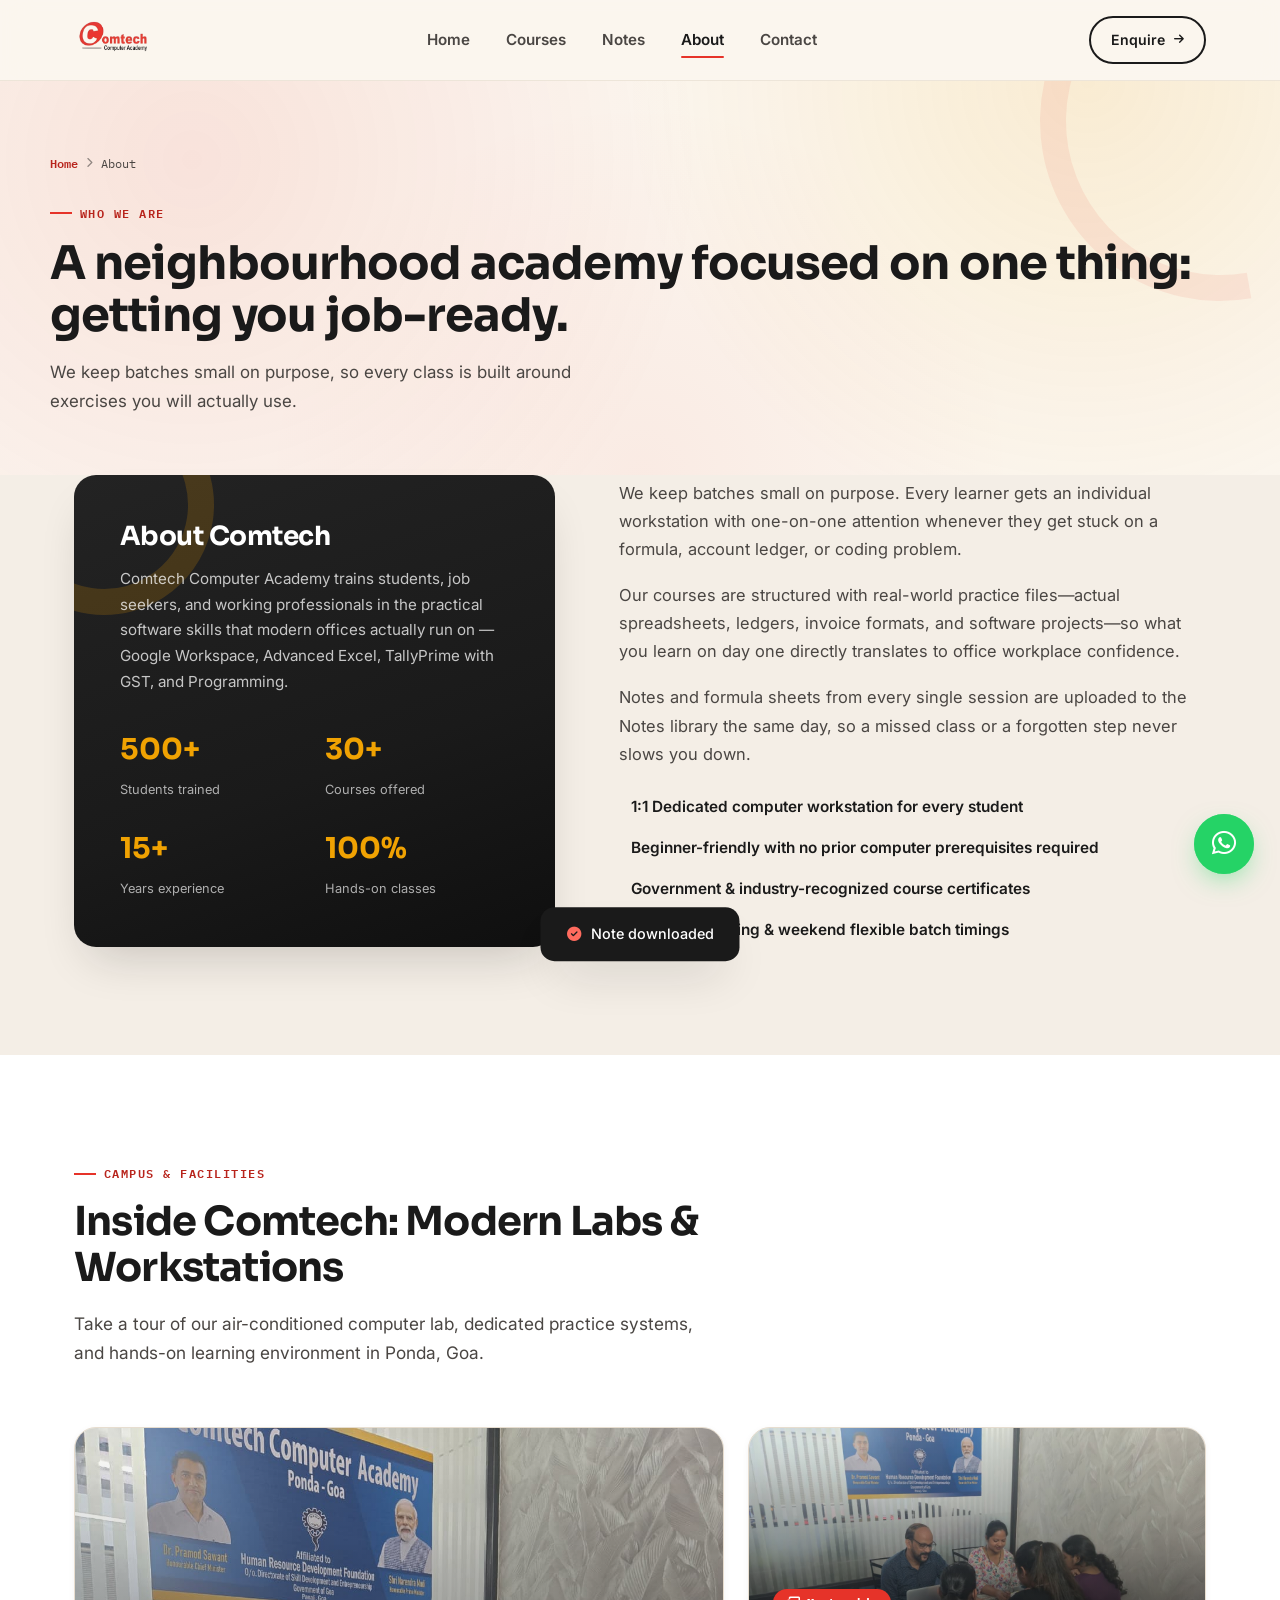
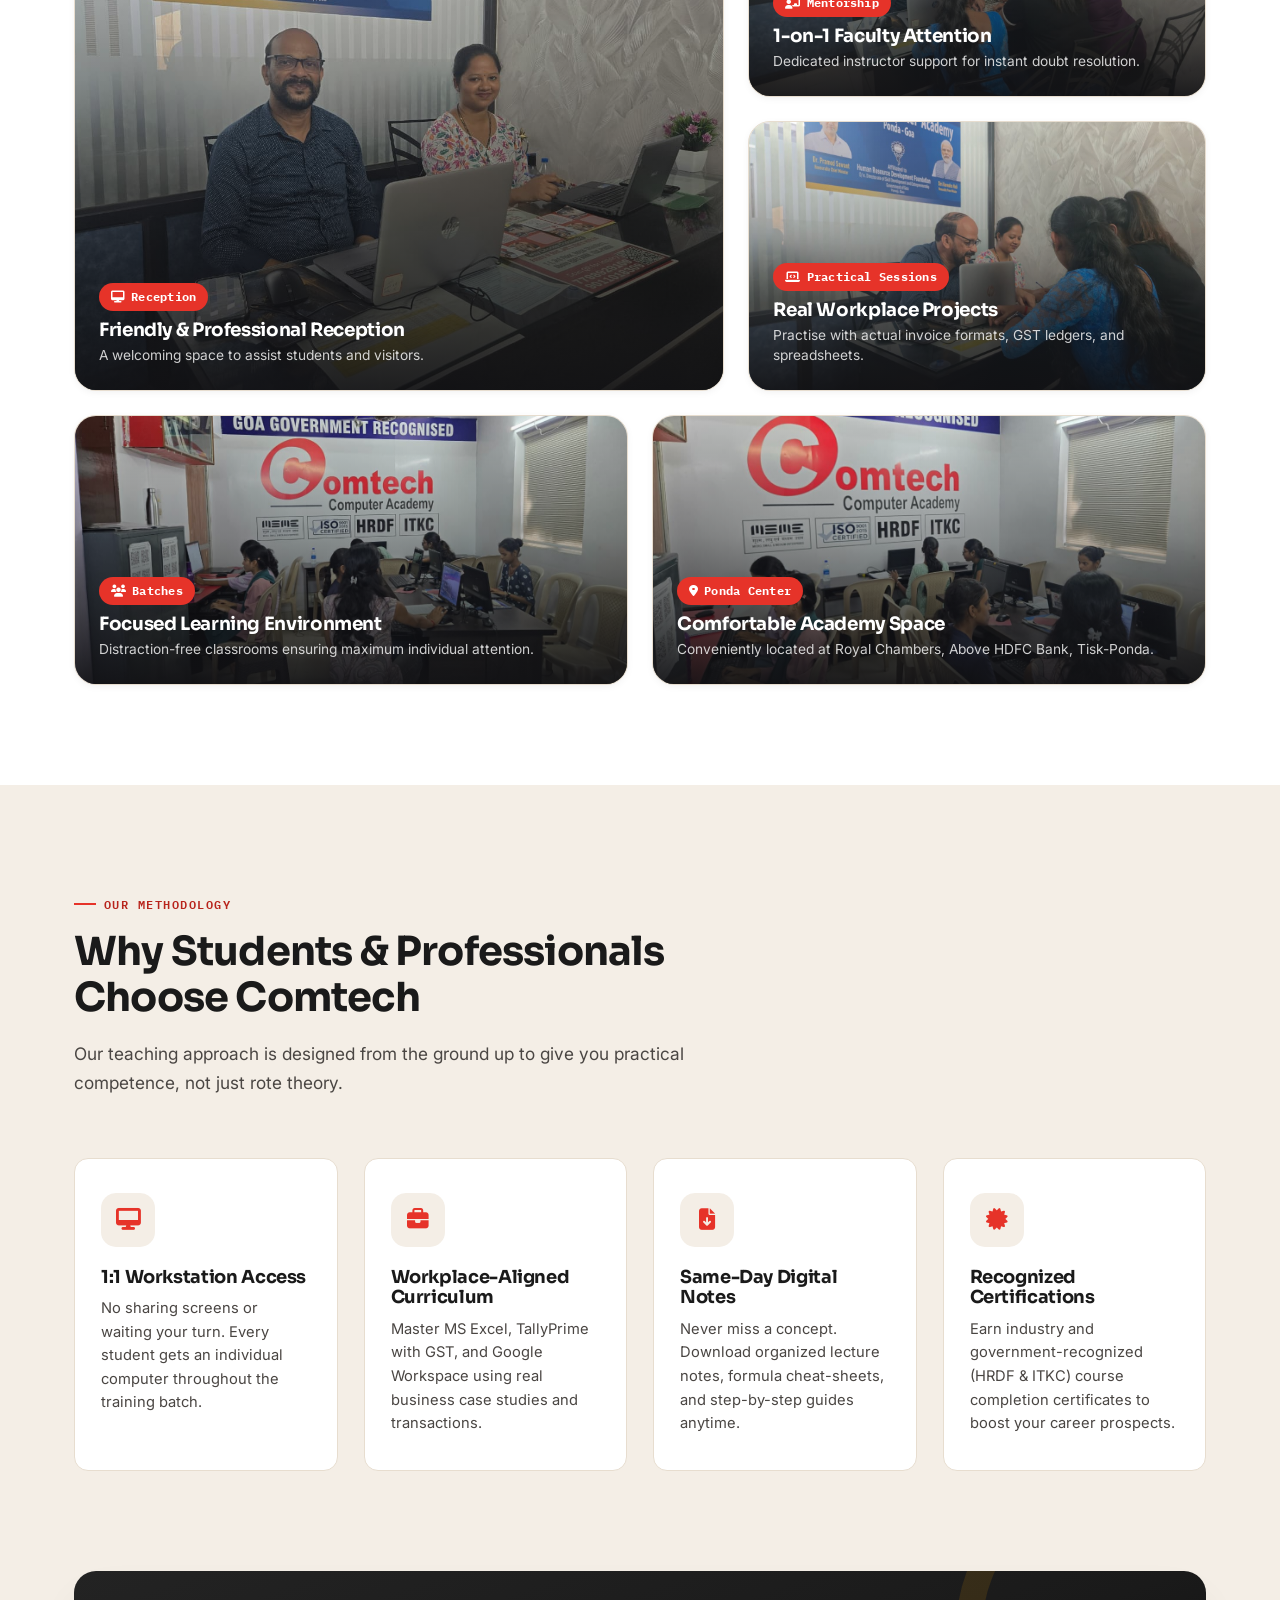
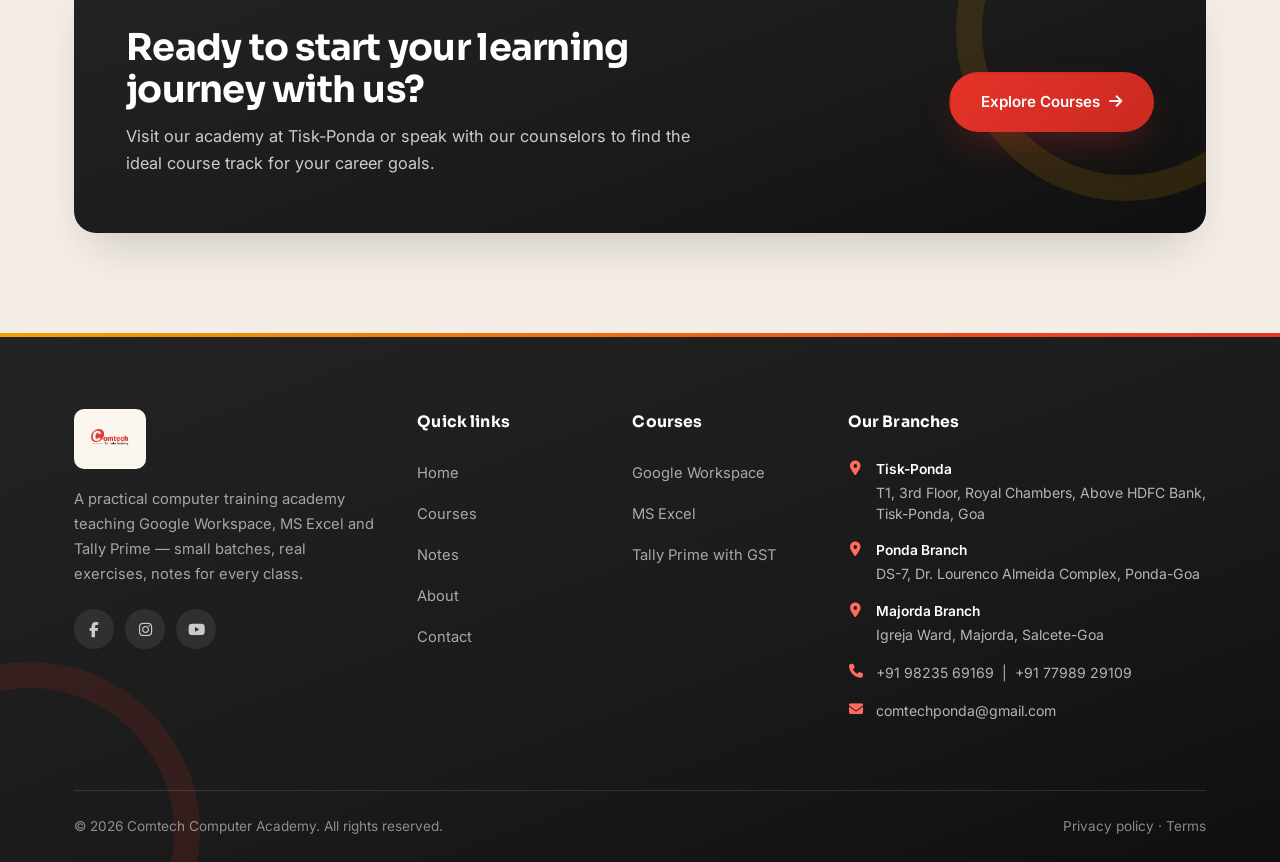
==== commit 61027878: "initial chnage" ====
--- a/about.html
+++ b/about.html
@@ -220,11 +220,41 @@
       </div>
 
       <div>
-        <h5>Contact</h5>
+        <h5>Our Branches</h5>
         <ul class="footer-contact">
-          <li><i class="fa-solid fa-location-dot"></i> T1, 3rd Floor, Royal Chambers, Above HDFC Bank, Tisk-Ponda, Goa</li>
-          <li><i class="fa-solid fa-phone"></i> +91 98235 69169</li>
-          <li><i class="fa-solid fa-envelope"></i> comtechponda@gmail.com</li>
+          <li>
+            <i class="fa-solid fa-location-dot"></i>
+            <div>
+              <strong class="branch-name">Tisk-Ponda </strong>
+              <span>T1, 3rd Floor, Royal Chambers, Above HDFC Bank, Tisk-Ponda, Goa</span>
+            </div>
+          </li>
+          <li>
+            <i class="fa-solid fa-location-dot"></i>
+            <div>
+              <strong class="branch-name">Ponda Branch</strong>
+              <span>DS-7, Dr. Lourenco Almeida Complex, Ponda-Goa</span>
+            </div>
+          </li>
+          <li>
+            <i class="fa-solid fa-location-dot"></i>
+            <div>
+              <strong class="branch-name">Majorda Branch</strong>
+              <span>Igreja Ward, Majorda, Salcete-Goa</span>
+            </div>
+          </li>
+          <li>
+            <i class="fa-solid fa-phone"></i>
+            <div>
+              <a href="tel:+919823569169">+91 98235 69169</a> &nbsp;|&nbsp; <a href="tel:+917798929109">+91 77989 29109</a>
+            </div>
+          </li>
+          <li>
+            <i class="fa-solid fa-envelope"></i>
+            <div>
+              <a href="mailto:comtechponda@gmail.com">comtechponda@gmail.com</a>
+            </div>
+          </li>
         </ul>
       </div>
     </div>
--- a/css/style.css
+++ b/css/style.css
@@ -811,16 +811,154 @@
 }
 .form-two{display:grid;grid-template-columns:1fr 1fr;gap:16px;}
 form.enquire .btn{width:100%;margin-top:6px;}
-.form-note{font-size:0.8rem;color:var(--ink-soft);margin-top:14px;text-align:center;}
-.map-embed{
-  margin-top:28px;border-radius:16px;overflow:hidden;border:1px solid var(--line);
-  height:260px;background:var(--grey-bg);position:relative;
-}
-.map-embed iframe{
-  width:100%;
-  height:100%;
-  border:0;
-  display:block;
+/* ---------- ENHANCED INTERACTIVE MAP CARD ---------- */
+.map-card-wrapper {
+  margin-top: 28px;
+  background: var(--paper);
+  border: 1px solid var(--line);
+  border-radius: var(--radius-lg);
+  padding: 22px;
+  box-shadow: var(--shadow-sm);
+  transition: box-shadow .3s var(--ease), border-color .3s var(--ease);
+}
+.map-card-wrapper:hover {
+  box-shadow: var(--shadow-md);
+  border-color: rgba(230, 51, 41, 0.22);
+}
+.map-card-header {
+  display: flex;
+  align-items: flex-start;
+  justify-content: space-between;
+  gap: 16px;
+  margin-bottom: 16px;
+  flex-wrap: wrap;
+}
+.map-header-left {
+  flex: 1;
+  min-width: 230px;
+}
+.map-badge {
+  display: inline-flex;
+  align-items: center;
+  gap: 6px;
+  font-family: 'IBM Plex Mono', monospace;
+  font-size: 0.72rem;
+  font-weight: 600;
+  text-transform: uppercase;
+  letter-spacing: 0.08em;
+  color: var(--red-dark);
+  background: rgba(230, 51, 41, 0.08);
+  padding: 4px 10px;
+  border-radius: 999px;
+  margin-bottom: 8px;
+}
+.map-badge i {
+  font-size: 0.8em;
+  color: var(--red);
+}
+.map-card-header h4 {
+  font-size: 1.12rem;
+  margin: 0 0 6px;
+  color: var(--ink);
+  font-family: 'Sora', sans-serif;
+}
+.map-active-addr {
+  font-size: 0.85rem;
+  color: var(--ink-soft);
+  margin: 0;
+  line-height: 1.45;
+  display: flex;
+  align-items: flex-start;
+  gap: 6px;
+}
+.map-active-addr i {
+  color: var(--red);
+  margin-top: 3px;
+  flex-shrink: 0;
+}
+.btn-directions {
+  background: var(--gradient-primary);
+  color: #fff !important;
+  font-size: 0.82rem;
+  padding: 9px 18px;
+  border-radius: 999px;
+  display: inline-flex;
+  align-items: center;
+  gap: 7px;
+  font-weight: 600;
+  white-space: nowrap;
+  box-shadow: var(--shadow-sm);
+  text-decoration: none;
+  transition: transform .25s var(--ease), box-shadow .25s var(--ease);
+}
+.btn-directions:hover {
+  transform: translateY(-2px);
+  box-shadow: var(--shadow-glow);
+}
+.map-branch-tabs {
+  display: flex;
+  gap: 8px;
+  margin-bottom: 14px;
+  overflow-x: auto;
+  padding-bottom: 4px;
+  scrollbar-width: thin;
+}
+.map-tab {
+  background: var(--cream);
+  border: 1px solid var(--line);
+  padding: 8px 14px;
+  border-radius: 999px;
+  font-size: 0.82rem;
+  font-weight: 600;
+  color: var(--ink-soft);
+  cursor: pointer;
+  display: inline-flex;
+  align-items: center;
+  gap: 6px;
+  white-space: nowrap;
+  font-family: 'Inter', sans-serif;
+  transition: all .25s var(--ease);
+}
+.map-tab:hover {
+  background: rgba(230, 51, 41, 0.08);
+  color: var(--red-dark);
+  border-color: rgba(230, 51, 41, 0.25);
+}
+.map-tab.active {
+  background: var(--ink);
+  color: #fff;
+  border-color: var(--ink);
+  box-shadow: 0 4px 12px rgba(26, 26, 26, 0.15);
+}
+.map-tab.active i {
+  color: var(--amber);
+}
+.map-embed {
+  border-radius: 14px;
+  overflow: hidden;
+  border: 1px solid var(--line);
+  height: 330px;
+  background: var(--grey-bg);
+  position: relative;
+}
+.map-embed iframe {
+  width: 100%;
+  height: 100%;
+  border: 0;
+  display: block;
+}
+@media (max-width: 480px) {
+  .map-card-header {
+    flex-direction: column;
+    align-items: stretch;
+  }
+  .btn-directions {
+    justify-content: center;
+    width: 100%;
+  }
+  .map-embed {
+    height: 280px;
+  }
 }
 
 /* ---------- FOOTER ---------- */
@@ -828,7 +966,7 @@
 footer::before{content:"";position:absolute;top:0;left:0;right:0;height:4px;background:var(--gradient-warm);}
 footer .ring{border-color:var(--red);opacity:0.12;width:340px;height:340px;bottom:-140px;left:-140px;transform:rotate(-30deg);}
 .footer-grid{
-  display:grid;grid-template-columns:1.4fr 0.8fr 0.8fr 1.1fr;gap:44px;
+  display:grid;grid-template-columns:1.2fr 0.7fr 0.7fr 1.4fr;gap:36px;
   position:relative;z-index:2;padding-bottom:52px;
 }
 .footer-brand{display:flex;align-items:center;gap:10px;margin-bottom:18px;}
@@ -843,8 +981,12 @@
 .footer-links li{margin-bottom:13px;}
 .footer-links a{font-size:0.92rem;color:rgba(255,255,255,0.62);transition:color .2s ease, padding-left .2s ease;}
 .footer-links a:hover{color:var(--red-light);padding-left:4px;}
-.footer-contact li{display:flex;gap:12px;margin-bottom:17px;font-size:0.9rem;color:rgba(255,255,255,0.68);align-items:flex-start;}
-.footer-contact li i{color:var(--red-light);margin-top:3px;width:16px;text-align:center;}
+.footer-contact li{display:flex;gap:12px;margin-bottom:15px;font-size:0.88rem;color:rgba(255,255,255,0.68);align-items:flex-start;}
+.footer-contact li i{color:var(--red-light);margin-top:3px;width:16px;text-align:center;flex-shrink:0;}
+.footer-contact li .branch-name{color:#fff;display:block;font-size:0.86rem;font-weight:600;margin-bottom:2px;}
+.footer-contact li span{display:block;line-height:1.45;}
+.footer-contact li a{color:inherit;text-decoration:none;transition:color .2s ease;}
+.footer-contact li a:hover{color:var(--red-light);}
 .footer-bottom{
   border-top:1px solid rgba(255,255,255,0.12);padding:24px 0;
   display:flex;justify-content:space-between;align-items:center;flex-wrap:wrap;gap:10px;
